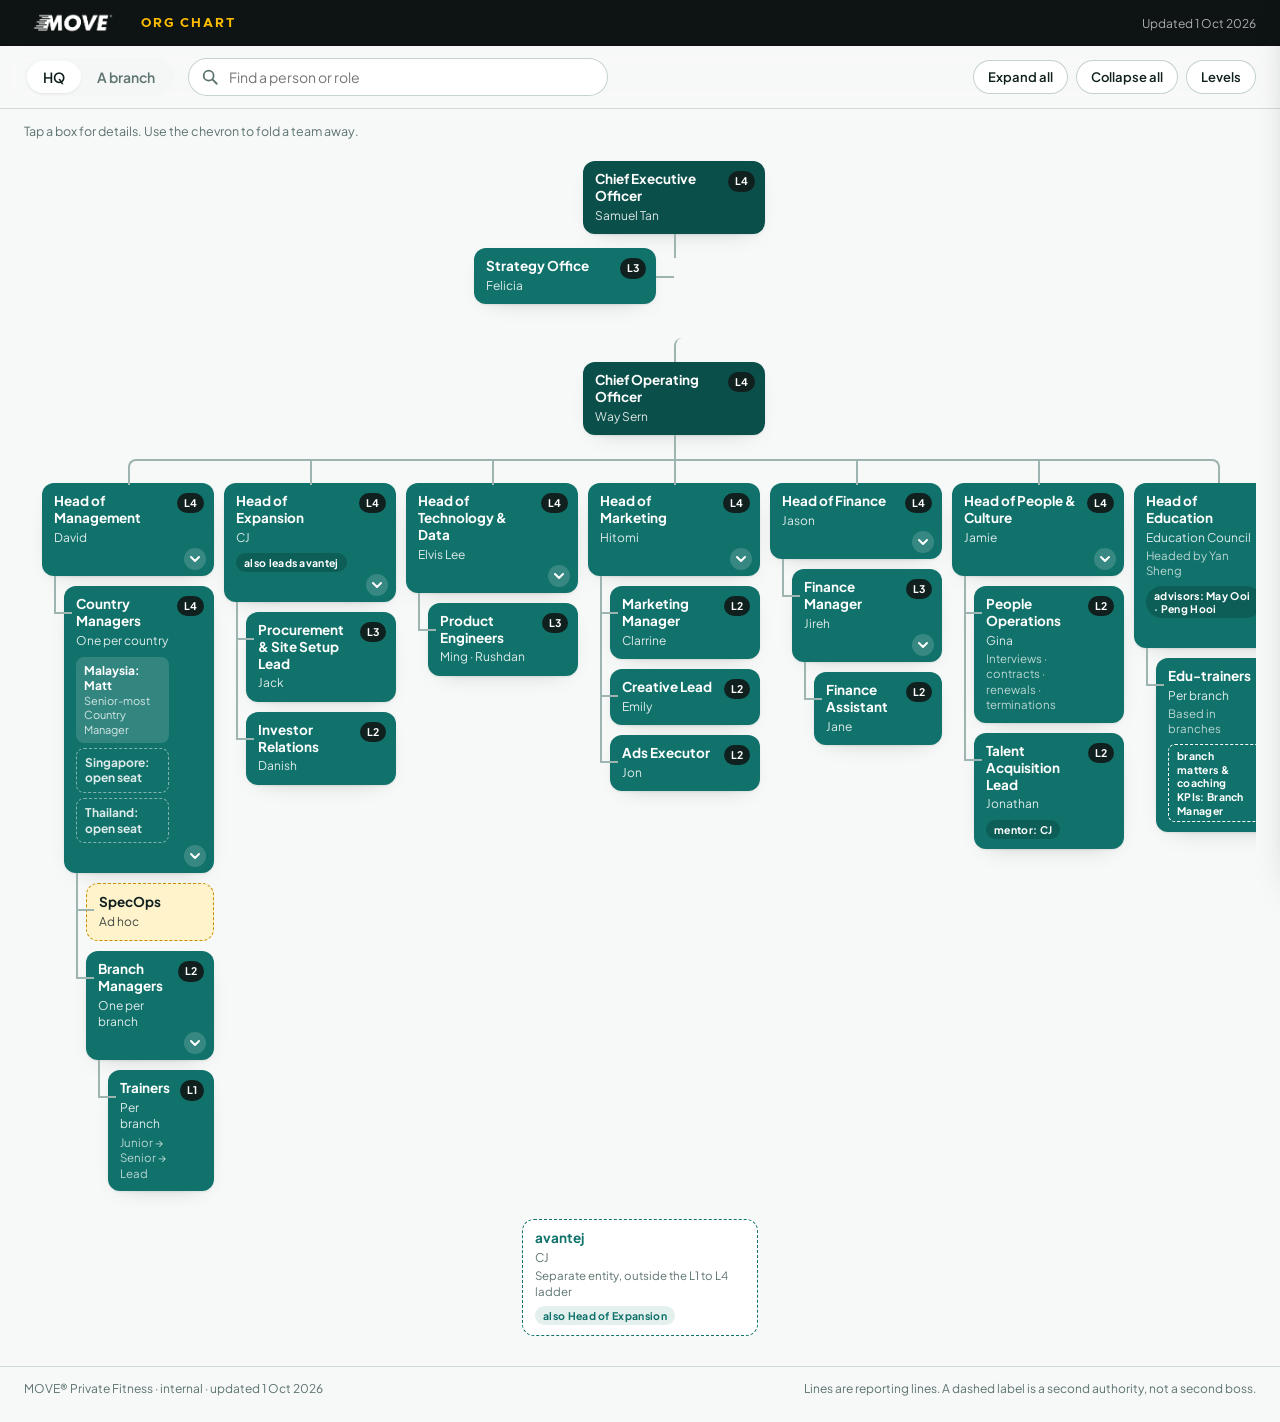
==== index.html @ 8302d402 "MOVE org chart: interactive team display (HQ and branch views) Co-Authored-By: Claude Fable 5.1 <nor" ====
<!doctype html>
<html lang="en">
<head>
<meta charset="utf-8">
<meta name="viewport" content="width=device-width, initial-scale=1">
<meta name="robots" content="noindex, nofollow">
<title>MOVE Org Chart</title>
<link rel="icon" href="data:image/svg+xml,%3Csvg xmlns='http://www.w3.org/2000/svg' viewBox='0 0 32 32'%3E%3Crect width='32' height='32' rx='7' fill='%2311726B'/%3E%3Crect x='7' y='7' width='18' height='6' rx='2' fill='%23FFBF00'/%3E%3Crect x='7' y='19' width='8' height='6' rx='2' fill='%23fff'/%3E%3Crect x='17' y='19' width='8' height='6' rx='2' fill='%23fff'/%3E%3C/svg%3E">
<link rel="preconnect" href="https://fonts.googleapis.com">
<link rel="preconnect" href="https://fonts.gstatic.com" crossorigin>
<link href="https://fonts.googleapis.com/css2?family=Plus+Jakarta+Sans:wght@400;600;700&display=swap" rel="stylesheet">
<link rel="stylesheet" href="styles.css?v=20261001e">
</head>
<body>

<header class="bar">
  <img class="logo" src="assets/logo-white.png" alt="MOVE Private Fitness">
  <span class="bar-title">Org chart</span>
  <span class="bar-meta">Updated <span id="updated"></span></span>
</header>

<nav class="toolbar" aria-label="Chart controls">
  <div class="views" role="tablist">
    <button class="view-btn is-active" role="tab" data-view="hq" aria-selected="true">HQ</button>
    <button class="view-btn" role="tab" data-view="branch" aria-selected="false">A branch</button>
  </div>
  <label class="search">
    <svg viewBox="0 0 20 20" aria-hidden="true"><circle cx="8.5" cy="8.5" r="5.5" fill="none" stroke="currentColor" stroke-width="2"/><path d="M13 13l4.5 4.5" stroke="currentColor" stroke-width="2" stroke-linecap="round"/></svg>
    <input id="search" type="search" placeholder="Find a person or role" autocomplete="off" aria-label="Find a person or role">
  </label>
  <div class="actions">
    <button class="btn" id="expand">Expand all</button>
    <button class="btn" id="collapse">Collapse all</button>
    <button class="btn" id="levels-toggle" aria-expanded="false" aria-controls="levels">Levels</button>
  </div>
</nav>

<section class="levels" id="levels" hidden>
  <div class="levels-head">
    <h2>Growth Map levels</h2>
    <span class="muted">Shared-goal rungs: Junior → Senior → Lead → L2 → L3 → L4</span>
  </div>
  <div class="levels-grid" id="levels-grid"></div>
</section>

<main class="stage">
  <p class="hint" id="hint">Tap a box for details. Use the chevron to fold a team away.</p>
  <div class="view" id="view-hq">
    <div class="chart-wrap"><div class="tree-root" id="tree-hq"></div></div>
    <div class="entity-wrap" id="entity"></div>
  </div>
  <div class="view" id="view-branch" hidden>
    <div class="branch-intro">
      <p id="branch-intro"></p>
      <p class="muted" id="branch-note"></p>
    </div>
    <div class="chart-wrap"><div class="tree-root" id="tree-branch"></div></div>
  </div>
  <p class="empty" id="empty" hidden>No one matches that. Try a first name or a role.</p>
</main>

<aside class="panel" id="panel" aria-hidden="true" aria-labelledby="panel-role">
  <button class="panel-close" id="panel-close" aria-label="Close">×</button>
  <div class="panel-body" id="panel-body"></div>
</aside>
<div class="scrim" id="scrim" hidden></div>

<footer class="foot">
  <span>MOVE® Private Fitness · internal · updated <span id="updated-foot"></span></span>
  <span>Lines are reporting lines. A dashed label is a second authority, not a second boss.</span>
</footer>

<script src="app.js?v=20261001e"></script>
</body>
</html>
---- styles.css ----
@font-face {
  font-family: 'Metropolis';
  src: url('assets/fonts/Metropolis-Bold.ttf') format('truetype');
  font-weight: 700;
  font-style: normal;
  font-display: swap;
}

:root {
  color-scheme: light;
  --green: #11726B;
  --green-deep: #0B4F4A;
  --green-tint: #E3F0EE;
  --amber: #FFBF00;
  --amber-soft: #FFF3CC;
  --amber-line: #C98F00;
  --ink: #10201E;
  --muted: #5C7370;
  --line: #9DB4B1;
  --paper: #FFFFFF;
  --paper-dim: #F4F7F6;
  --bg: #F7F9F8;
  --shadow: 0 1px 2px rgba(16, 32, 30, 0.08), 0 8px 24px -16px rgba(16, 32, 30, 0.35);
  --radius: 12px;
  --rail: 24px;
}

@media (prefers-color-scheme: dark) {
  :root:not([data-theme="light"]) {
    color-scheme: dark;
    --green-tint: #173F3B;
    --ink: #EAF2F0;
    --muted: #9FB8B4;
    --line: #4F6B67;
    --paper: #16201F;
    --paper-dim: #1C2826;
    --bg: #0F1716;
    --shadow: 0 1px 2px rgba(0, 0, 0, 0.4), 0 10px 28px -16px rgba(0, 0, 0, 0.8);
  }
}

* { box-sizing: border-box; }

html, body { margin: 0; }

body {
  font-family: 'Plus Jakarta Sans', -apple-system, BlinkMacSystemFont, 'Segoe UI', sans-serif;
  font-size: 14px;
  color: var(--ink);
  background: var(--bg);
  -webkit-font-smoothing: antialiased;
}

h1, h2, h3 { font-family: 'Metropolis', 'Plus Jakarta Sans', sans-serif; letter-spacing: 0.01em; }

.muted { color: var(--muted); }

/* Header */
.bar {
  display: flex;
  align-items: center;
  gap: 18px;
  padding: 12px 24px;
  background: #0E1413;
  color: #fff;
}
.bar .logo { height: 22px; width: auto; }
.bar-title {
  white-space: nowrap;
  font-family: 'Metropolis', sans-serif;
  font-size: 13px;
  letter-spacing: 0.14em;
  text-transform: uppercase;
  color: var(--amber);
}
.bar-meta { margin-left: auto; font-size: 12px; white-space: nowrap; color: rgba(255, 255, 255, 0.65); }

/* Toolbar */
.toolbar {
  position: sticky;
  top: 0;
  z-index: 20;
  display: flex;
  flex-wrap: wrap;
  align-items: center;
  gap: 10px 14px;
  padding: 12px 24px;
  background: color-mix(in srgb, var(--bg) 88%, transparent);
  backdrop-filter: blur(10px);
  border-bottom: 1px solid color-mix(in srgb, var(--line) 45%, transparent);
}
.views { display: inline-flex; background: var(--paper-dim); border-radius: 999px; padding: 3px; }
.view-btn {
  border: 0;
  background: transparent;
  color: var(--muted);
  font: inherit;
  font-weight: 600;
  padding: 7px 16px;
  border-radius: 999px;
  cursor: pointer;
}
.view-btn.is-active { background: var(--paper); color: var(--ink); box-shadow: var(--shadow); }

.search {
  display: flex;
  align-items: center;
  gap: 8px;
  flex: 1 1 240px;
  max-width: 420px;
  padding: 0 12px;
  height: 38px;
  background: var(--paper);
  border: 1px solid color-mix(in srgb, var(--line) 60%, transparent);
  border-radius: 999px;
  color: var(--muted);
}
.search:focus-within { border-color: var(--green); box-shadow: 0 0 0 3px color-mix(in srgb, var(--green) 18%, transparent); }
.search svg { width: 18px; height: 18px; flex: none; }
.search input {
  flex: 1;
  min-width: 0;
  border: 0;
  outline: 0;
  background: transparent;
  font: inherit;
  color: var(--ink);
}
.search input::-webkit-search-cancel-button { -webkit-appearance: none; }

.actions { display: flex; gap: 8px; margin-left: auto; }
.btn {
  border: 1px solid color-mix(in srgb, var(--line) 60%, transparent);
  background: var(--paper);
  color: var(--ink);
  font: inherit;
  font-weight: 600;
  font-size: 13px;
  padding: 8px 14px;
  border-radius: 999px;
  cursor: pointer;
}
.btn:hover { border-color: var(--green); }
.btn[aria-expanded="true"] { background: var(--green); color: #fff; border-color: var(--green); }

/* Levels strip */
.levels {
  margin: 18px 24px 0;
  padding: 16px 20px 18px;
  background: var(--paper-dim);
  border-radius: var(--radius);
  border-top: 3px solid var(--green);
}
.levels-head { display: flex; flex-wrap: wrap; align-items: baseline; gap: 6px 16px; margin-bottom: 12px; }
.levels-head h2 { margin: 0; font-size: 16px; }
.levels-head .muted { font-size: 12.5px; }
.levels-grid { display: grid; grid-template-columns: repeat(auto-fit, minmax(200px, 1fr)); gap: 12px; }
.lv { background: var(--paper); border-radius: 10px; padding: 12px 14px; box-shadow: var(--shadow); }
.lv-head { display: flex; align-items: baseline; gap: 8px; margin-bottom: 8px; }
.lv-head .num { font-family: 'Metropolis', sans-serif; font-size: 20px; color: var(--green); }
.lv-head .name { font-weight: 700; text-transform: uppercase; letter-spacing: 0.08em; font-size: 11.5px; color: var(--muted); }
.lv ul { margin: 0; padding-left: 16px; font-size: 13px; line-height: 1.5; }

/* Stage */
.stage { padding: 14px 24px 30px; }
.hint { margin: 0 0 10px; font-size: 12.5px; color: var(--muted); }
.chart-wrap { overflow-x: auto; padding: 8px 0 18px; }
.tree-root { display: flex; justify-content: center; min-width: max-content; padding: 4px 8px; }
.empty { text-align: center; color: var(--muted); padding: 30px 0; }

.branch-intro { max-width: 78ch; margin: 2px 0 14px; }
.branch-intro p { margin: 0 0 6px; line-height: 1.5; }
.branch-intro .muted { font-size: 12.5px; }

/* Tree connectors */
.tree, .tree ul { list-style: none; margin: 0; padding: 0; }
.tree > li { display: flex; flex-direction: column; align-items: center; }

ul.h {
  position: relative;
  display: flex;
  justify-content: center;
  align-items: flex-start;
  padding-top: var(--rail);
}
li > ul.h::before {
  content: '';
  position: absolute;
  top: 0;
  left: 50%;
  height: var(--rail);
  border-left: 2px solid var(--line);
}
ul.h > li {
  position: relative;
  display: flex;
  flex-direction: column;
  align-items: center;
  padding: var(--rail) 5px 0;
}
ul.h > li::before, ul.h > li::after {
  content: '';
  position: absolute;
  top: 0;
  width: 50%;
  height: var(--rail);
  border-top: 2px solid var(--line);
}
ul.h > li::before { right: 50%; }
ul.h > li::after { left: 50%; border-left: 2px solid var(--line); }
ul.h > li:first-child::before { border-top: 0; }
ul.h > li:last-child::after { border-top: 0; }
ul.h > li:first-child::after { border-radius: 8px 0 0 0; }
ul.h > li:last-child::before { border-right: 2px solid var(--line); border-radius: 0 8px 0 0; }
ul.h > li:last-child::after { border-left: 0; }
ul.h > li:only-child::before { border-right: 0; }
ul.h > li:only-child::after { border-left: 2px solid var(--line); }
ul.depts > li { width: 182px; }
ul.h.tall { padding-top: 104px; }
.tree > li { position: relative; }
.aside {
  position: absolute;
  right: calc(50% + 18px);
  display: flex;
  flex-direction: column;
  gap: 8px;
}
.aside::after {
  content: '';
  position: absolute;
  top: 50%;
  left: 100%;
  width: 18px;
  border-top: 2px solid var(--line);
}
ul.depts > li > .node { width: 100%; }

ul.v {
  position: relative;
  width: 100%;
  margin: 0;
  padding: 0 0 0 22px;
}
ul.v > li { position: relative; padding: 10px 0 0; }
ul.v > li::before {
  content: '';
  position: absolute;
  left: -10px;
  top: 0;
  bottom: 0;
  border-left: 2px solid var(--line);
}
ul.v > li:last-child::before { bottom: auto; height: 36px; }
ul.v > li::after {
  content: '';
  position: absolute;
  left: -10px;
  top: 36px;
  width: 18px;
  border-top: 2px solid var(--line);
}
ul.v .node { width: 100%; }
li.collapsed > ul { display: none; }

/* Nodes */
.node {
  position: relative;
  display: flex;
  align-items: flex-start;
  gap: 8px;
  width: 182px;
  padding: 10px 10px 10px 12px;
  border-radius: var(--radius);
  background: var(--green);
  color: #fff;
  text-align: left;
  box-shadow: var(--shadow);
  cursor: pointer;
  border: 0;
  font: inherit;
  transition: transform 0.12s ease, box-shadow 0.12s ease, opacity 0.2s ease;
}
.node:hover { transform: translateY(-1px); box-shadow: 0 2px 4px rgba(16, 32, 30, 0.1), 0 14px 28px -14px rgba(16, 32, 30, 0.45); }
.node:focus-visible { outline: 3px solid var(--amber); outline-offset: 2px; }
.node .t { flex: 1; min-width: 0; }
.node .role { display: block; font-weight: 700; font-size: 13.5px; line-height: 1.25; }
.node .who { display: block; margin-top: 3px; font-size: 12px; line-height: 1.35; opacity: 0.86; }
.node .sub { display: block; margin-top: 2px; font-size: 11.5px; line-height: 1.35; opacity: 0.7; }
.node .lvl {
  flex: none;
  font-size: 10.5px;
  font-weight: 700;
  line-height: 1;
  padding: 5px 7px;
  border-radius: 999px;
  background: var(--ink);
  color: #fff;
}
.node .hat {
  display: inline-block;
  margin-top: 7px;
  font-size: 10.5px;
  font-weight: 700;
  letter-spacing: 0.03em;
  padding: 3px 8px;
  border-radius: 999px;
  background: rgba(0, 0, 0, 0.18);
}
.node .hat.func {
  display: block;
  background: transparent;
  border: 1.4px dashed currentColor;
  border-radius: 7px;
  padding: 4px 8px;
  line-height: 1.3;
}

.node.exec { background: var(--green-deep); }
.node.head { background: var(--green); }
.node.adhoc { background: var(--amber-soft); color: var(--ink); border: 1.5px dashed var(--amber-line); box-shadow: none; }
.node.adhoc .who { opacity: 0.8; }
.node.entity, .node.ref { background: var(--paper); color: var(--ink); border: 1.6px dashed var(--green); box-shadow: none; }
.node.entity .role, .node.ref .role { color: var(--green); }
.node.entity .who, .node.ref .who, .node.entity .sub, .node.ref .sub { color: var(--muted); opacity: 1; }
.node.entity .hat, .node.ref .hat { background: var(--green-tint); color: var(--green); }
.node.ref .lvl, .node.entity .lvl { background: var(--green); }

.node .chev {
  position: absolute;
  right: 8px;
  bottom: 6px;
  width: 22px;
  height: 22px;
  border: 0;
  border-radius: 999px;
  background: rgba(255, 255, 255, 0.16);
  color: inherit;
  cursor: pointer;
  display: grid;
  place-items: center;
  padding: 0;
}
.node.adhoc .chev, .node.entity .chev, .node.ref .chev { background: var(--green-tint); color: var(--green); }
.node .chev svg { width: 12px; height: 12px; transition: transform 0.15s ease; }
li.collapsed > .node .chev svg { transform: rotate(-90deg); }
.node.has-children { padding-bottom: 30px; }

/* Seats inside a node (Country Managers) */
.seats { display: flex; flex-direction: column; gap: 5px; margin-top: 8px; }
.seat {
  padding: 6px 8px;
  border-radius: 8px;
  background: rgba(255, 255, 255, 0.14);
  font-size: 12px;
  line-height: 1.3;
}
.seat b { font-weight: 700; }
.seat.open { background: transparent; border: 1.4px dashed rgba(255, 255, 255, 0.55); opacity: 0.85; }
.seat .note { display: block; font-size: 11px; opacity: 0.8; }

/* Separate entity */
.entity-wrap { display: flex; justify-content: center; padding: 6px 0 0; }
.entity-wrap .node { width: 236px; }

/* Search states */
.searching .node { opacity: 0.28; }
.searching .node.hit { opacity: 1; box-shadow: 0 0 0 3px var(--amber), var(--shadow); }
.searching .node.path { opacity: 0.75; }

/* Detail panel */
.panel {
  position: fixed;
  top: 0;
  right: 0;
  bottom: 0;
  width: min(400px, 100%);
  background: var(--paper);
  box-shadow: -12px 0 40px -20px rgba(0, 0, 0, 0.45);
  transform: translateX(104%);
  transition: transform 0.22s ease;
  z-index: 40;
  overflow-y: auto;
}
.panel.is-open { transform: none; }
.panel-close {
  position: absolute;
  top: 12px;
  right: 14px;
  width: 34px;
  height: 34px;
  border: 0;
  border-radius: 999px;
  background: var(--paper-dim);
  color: var(--ink);
  font-size: 20px;
  cursor: pointer;
}
.panel-body { padding: 26px 26px 30px; }
.panel .eyebrow { font-size: 11.5px; font-weight: 700; letter-spacing: 0.1em; text-transform: uppercase; color: var(--green); margin: 0 0 6px; }
.panel h2 { margin: 0 0 2px; font-size: 22px; line-height: 1.2; padding-right: 40px; }
.panel .holder { font-size: 16px; margin: 0 0 14px; color: var(--muted); }
.panel .holder b { color: var(--ink); font-weight: 600; }
.panel dl { display: grid; grid-template-columns: 110px 1fr; gap: 8px 12px; margin: 0 0 16px; font-size: 13.5px; }
.panel dt { color: var(--muted); }
.panel dd { margin: 0; }
.panel .about { font-size: 14px; line-height: 1.55; margin: 0 0 16px; }
.panel .team { margin: 0; padding: 0; list-style: none; display: flex; flex-direction: column; gap: 6px; }
.panel .team button {
  width: 100%;
  text-align: left;
  border: 1px solid color-mix(in srgb, var(--line) 55%, transparent);
  background: var(--paper-dim);
  color: var(--ink);
  font: inherit;
  padding: 9px 12px;
  border-radius: 10px;
  cursor: pointer;
}
.panel .team button:hover { border-color: var(--green); }
.panel .team small { display: block; color: var(--muted); }
.panel .pill-row { display: flex; flex-wrap: wrap; gap: 6px; margin: 0 0 14px; }
.panel .pill { font-size: 12px; font-weight: 600; padding: 4px 10px; border-radius: 999px; background: var(--green-tint); color: var(--green); }
.panel .pill.func { background: transparent; border: 1.4px dashed var(--green); }
.panel .seatlist { margin: 0 0 16px; padding: 0; list-style: none; display: grid; gap: 6px; font-size: 13.5px; }
.panel .seatlist li { display: flex; justify-content: space-between; gap: 10px; padding: 8px 12px; border-radius: 10px; background: var(--paper-dim); }
.panel .seatlist .open { color: var(--amber-line); font-weight: 600; }
.scrim { position: fixed; inset: 0; background: rgba(0, 0, 0, 0.25); z-index: 30; }

/* Footer */
.foot {
  display: flex;
  flex-wrap: wrap;
  justify-content: space-between;
  gap: 6px 20px;
  padding: 14px 24px 26px;
  border-top: 1px solid color-mix(in srgb, var(--line) 45%, transparent);
  font-size: 12px;
  color: var(--muted);
}

/* Mobile: whole tree flows downward */
@media (max-width: 899px) {
  .bar { padding: 10px 16px; gap: 12px; }
  .bar .logo { height: 18px; }
  .bar-meta { display: none; }
  .toolbar, .stage, .levels { padding-left: 14px; padding-right: 14px; }
  .levels { margin-left: 14px; margin-right: 14px; }
  .actions { margin-left: 0; }
  .tree-root { min-width: 0; justify-content: flex-start; width: 100%; }
  .chart-wrap { overflow-x: hidden; }
  ul.h, ul.h > li { display: block; padding: 0; width: auto; }
  ul.h { padding-left: 22px; }
  ul.depts > li { width: auto; }
  li > ul.h::before { display: none; }
  ul.h > li { padding-top: 10px; }
  ul.h > li::before { content: ''; position: absolute; left: -10px; right: auto; top: 0; bottom: 0; width: 0; height: auto; border: 0; border-left: 2px solid var(--line); border-radius: 0; }
  ul.h > li:last-child::before { bottom: auto; height: 36px; border-right: 0; }
  ul.h > li::after { content: ''; position: absolute; left: -10px; top: 36px; width: 18px; height: 0; border: 0; border-top: 2px solid var(--line); border-radius: 0; }
  .node, ul.depts > li > .node, .entity-wrap .node { width: 100%; }
  .entity-wrap { justify-content: flex-start; padding-left: 0; }
  ul.h.tall { padding-top: 0; }
  .aside { position: static; margin: 10px 0 0 22px; width: auto; top: auto !important; }
  .aside::after { display: none; }
  .panel { top: auto; height: min(78vh, 640px); width: 100%; border-radius: 16px 16px 0 0; transform: translateY(104%); box-shadow: 0 -12px 40px -20px rgba(0, 0, 0, 0.5); }
  .panel.is-open { transform: none; }
}

@media print {
  .toolbar, .panel, .scrim, .hint { display: none !important; }
  body { background: #fff; }
  .chart-wrap { overflow: visible; }
}
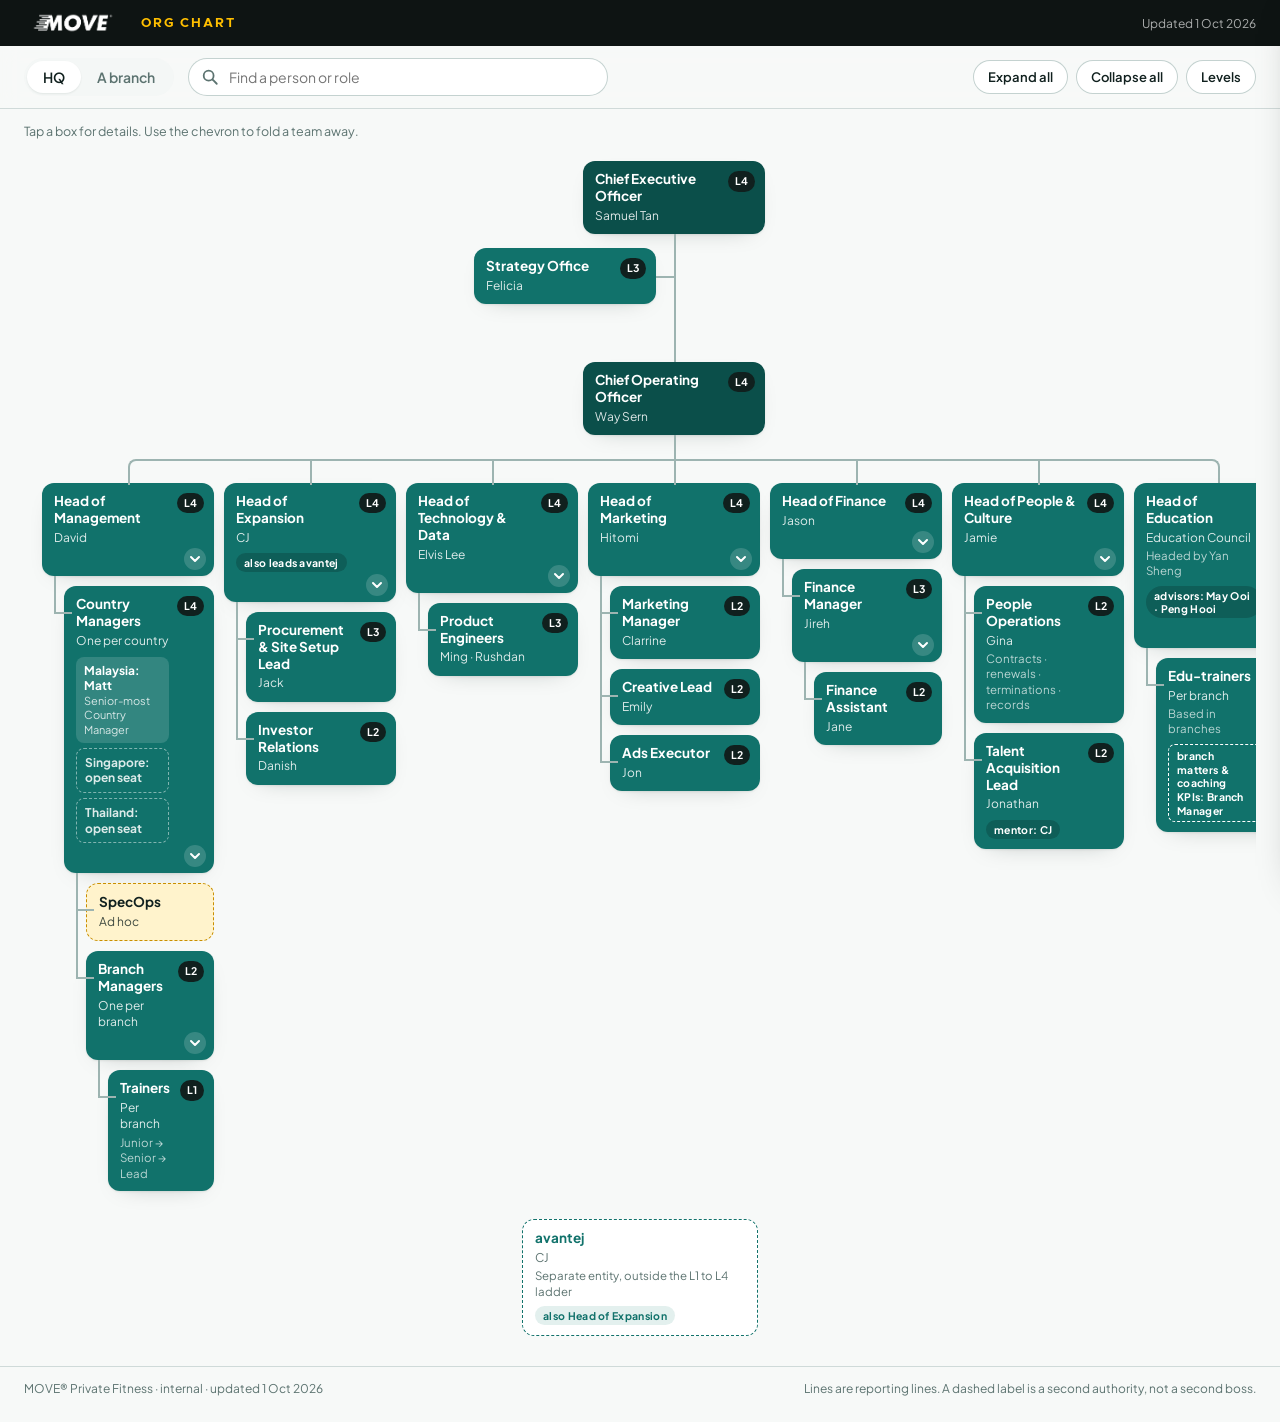
==== commit 1b0a796a: "Fix CEO connector, light the reporting route on search, add seat duties from the boundaries page Co-" ====
--- a/index.html
+++ b/index.html
@@ -9,7 +9,7 @@
 <link rel="preconnect" href="https://fonts.googleapis.com">
 <link rel="preconnect" href="https://fonts.gstatic.com" crossorigin>
 <link href="https://fonts.googleapis.com/css2?family=Plus+Jakarta+Sans:wght@400;600;700&display=swap" rel="stylesheet">
-<link rel="stylesheet" href="styles.css?v=20261001e">
+<link rel="stylesheet" href="styles.css?v=20261001f">
 </head>
 <body>
 
@@ -70,6 +70,6 @@
   <span>Lines are reporting lines. A dashed label is a second authority, not a second boss.</span>
 </footer>
 
-<script src="app.js?v=20261001e"></script>
+<script src="app.js?v=20261001f"></script>
 </body>
 </html>
--- a/styles.css
+++ b/styles.css
@@ -217,6 +217,8 @@
 ul.h > li:only-child::after { border-left: 2px solid var(--line); }
 ul.depts > li { width: 182px; }
 ul.h.tall { padding-top: 104px; }
+li > ul.h.tall::before { height: 104px; }
+ul.h > li:only-child::before, ul.h > li:only-child::after { border-radius: 0; }
 .tree > li { position: relative; }
 .aside {
   position: absolute;
@@ -362,10 +364,14 @@
 .entity-wrap { display: flex; justify-content: center; padding: 6px 0 0; }
 .entity-wrap .node { width: 236px; }
 
-/* Search states */
-.searching .node { opacity: 0.28; }
-.searching .node.hit { opacity: 1; box-shadow: 0 0 0 3px var(--amber), var(--shadow); }
-.searching .node.path { opacity: 0.75; }
+/* Search states: the match glows, its reporting route lights up, the rest fades */
+.searching .node { opacity: 0.22; }
+.searching .node.hit { opacity: 1; box-shadow: 0 0 0 4px var(--amber), var(--shadow); }
+.searching .node.path { opacity: 1; box-shadow: 0 0 0 2px var(--amber), var(--shadow); }
+.searching li.on-path::before, .searching li.on-path::after,
+.searching li.rl::before, .searching li.rr::after,
+.searching ul.on-route::before, .searching .aside.on-path::after { border-color: var(--amber); border-width: 3px; z-index: 1; }
+.searching .tree ul.h > li::before, .searching .tree ul.h > li::after, .searching ul.v > li::before, .searching ul.v > li::after, .searching li > ul.h::before { transition: border-color 0.15s ease; }
 
 /* Detail panel */
 .panel {
@@ -404,6 +410,8 @@
 .panel dt { color: var(--muted); }
 .panel dd { margin: 0; }
 .panel .about { font-size: 14px; line-height: 1.55; margin: 0 0 16px; }
+.panel .duties { margin: 0 0 18px; padding-left: 18px; font-size: 13.5px; line-height: 1.5; }
+.panel .duties li { margin: 0 0 6px; }
 .panel .team { margin: 0; padding: 0; list-style: none; display: flex; flex-direction: column; gap: 6px; }
 .panel .team button {
   width: 100%;
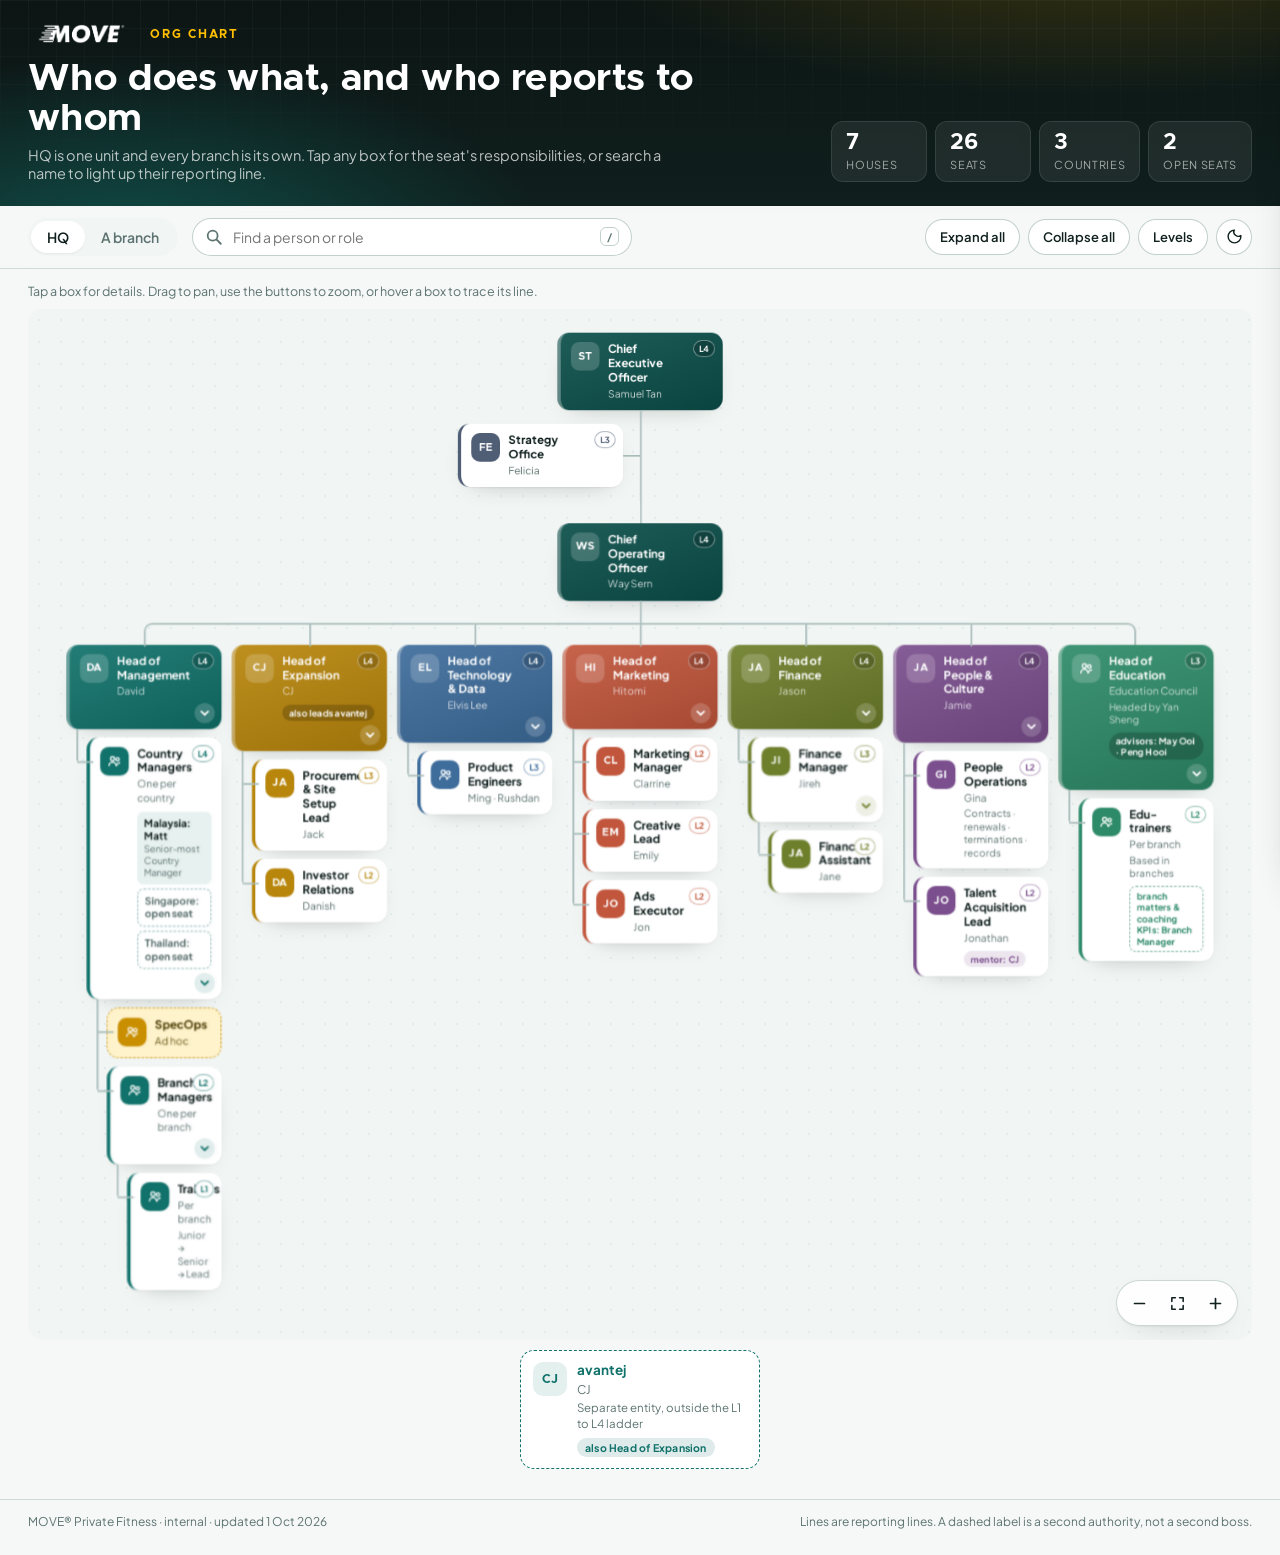
==== commit 89f80587: "Visual redesign: hero with stats, house accents and initials, pan and zoom canvas, hover route trace" ====
--- a/index.html
+++ b/index.html
@@ -9,14 +9,25 @@
 <link rel="preconnect" href="https://fonts.googleapis.com">
 <link rel="preconnect" href="https://fonts.gstatic.com" crossorigin>
 <link href="https://fonts.googleapis.com/css2?family=Plus+Jakarta+Sans:wght@400;600;700&display=swap" rel="stylesheet">
-<link rel="stylesheet" href="styles.css?v=20261001f">
+<link rel="stylesheet" href="styles.css?v=20261001h">
+<script>
+  try { var t = localStorage.getItem('move-theme'); if (t === 'dark' || t === 'light') document.documentElement.setAttribute('data-theme', t); } catch (e) {}
+</script>
 </head>
 <body>
 
-<header class="bar">
-  <img class="logo" src="assets/logo-white.png" alt="MOVE Private Fitness">
-  <span class="bar-title">Org chart</span>
-  <span class="bar-meta">Updated <span id="updated"></span></span>
+<header class="hero">
+  <div class="hero-inner">
+    <div>
+      <div class="brand">
+        <img class="logo" src="assets/logo-white.png" alt="MOVE Private Fitness">
+        <span class="brand-tag">Org chart</span>
+      </div>
+      <h1>Who does what, and who reports to whom</h1>
+      <p class="lede">HQ is one unit and every branch is its own. Tap any box for the seat's responsibilities, or search a name to light up their reporting line.</p>
+    </div>
+    <div class="stats" id="stats"></div>
+  </div>
 </header>
 
 <nav class="toolbar" aria-label="Chart controls">
@@ -27,11 +38,15 @@
   <label class="search">
     <svg viewBox="0 0 20 20" aria-hidden="true"><circle cx="8.5" cy="8.5" r="5.5" fill="none" stroke="currentColor" stroke-width="2"/><path d="M13 13l4.5 4.5" stroke="currentColor" stroke-width="2" stroke-linecap="round"/></svg>
     <input id="search" type="search" placeholder="Find a person or role" autocomplete="off" aria-label="Find a person or role">
+    <kbd>/</kbd>
   </label>
   <div class="actions">
     <button class="btn" id="expand">Expand all</button>
     <button class="btn" id="collapse">Collapse all</button>
     <button class="btn" id="levels-toggle" aria-expanded="false" aria-controls="levels">Levels</button>
+    <button class="btn icon" id="theme" aria-label="Switch light or dark" title="Light or dark">
+      <svg viewBox="0 0 24 24" aria-hidden="true"><path d="M12 3a9 9 0 1 0 9 9c0-.5 0-.9-.1-1.3A6.5 6.5 0 0 1 11.3 3.1L12 3z" fill="none" stroke="currentColor" stroke-width="2" stroke-linejoin="round"/></svg>
+    </button>
   </div>
 </nav>
 
@@ -44,9 +59,16 @@
 </section>
 
 <main class="stage">
-  <p class="hint" id="hint">Tap a box for details. Use the chevron to fold a team away.</p>
+  <p class="hint" id="hint">Tap a box for details. Drag to pan, use the buttons to zoom, or hover a box to trace its line.</p>
   <div class="view" id="view-hq">
-    <div class="chart-wrap"><div class="tree-root" id="tree-hq"></div></div>
+    <div class="canvas" id="canvas-hq">
+      <div class="tree-root" id="tree-hq"></div>
+      <div class="zoom">
+        <button class="btn icon" data-zoom="out" aria-label="Zoom out"><svg viewBox="0 0 24 24"><path d="M5 12h14" stroke="currentColor" stroke-width="2.4" stroke-linecap="round"/></svg></button>
+        <button class="btn icon" data-zoom="fit" aria-label="Fit to screen"><svg viewBox="0 0 24 24" fill="none" stroke="currentColor" stroke-width="2.2" stroke-linecap="round" stroke-linejoin="round"><path d="M4 9V4h5M20 9V4h-5M4 15v5h5M20 15v5h-5"/></svg></button>
+        <button class="btn icon" data-zoom="in" aria-label="Zoom in"><svg viewBox="0 0 24 24"><path d="M12 5v14M5 12h14" stroke="currentColor" stroke-width="2.4" stroke-linecap="round"/></svg></button>
+      </div>
+    </div>
     <div class="entity-wrap" id="entity"></div>
   </div>
   <div class="view" id="view-branch" hidden>
@@ -54,14 +76,21 @@
       <p id="branch-intro"></p>
       <p class="muted" id="branch-note"></p>
     </div>
-    <div class="chart-wrap"><div class="tree-root" id="tree-branch"></div></div>
+    <div class="canvas" id="canvas-branch">
+      <div class="tree-root" id="tree-branch"></div>
+      <div class="zoom">
+        <button class="btn icon" data-zoom="out" aria-label="Zoom out"><svg viewBox="0 0 24 24"><path d="M5 12h14" stroke="currentColor" stroke-width="2.4" stroke-linecap="round"/></svg></button>
+        <button class="btn icon" data-zoom="fit" aria-label="Fit to screen"><svg viewBox="0 0 24 24" fill="none" stroke="currentColor" stroke-width="2.2" stroke-linecap="round" stroke-linejoin="round"><path d="M4 9V4h5M20 9V4h-5M4 15v5h5M20 15v5h-5"/></svg></button>
+        <button class="btn icon" data-zoom="in" aria-label="Zoom in"><svg viewBox="0 0 24 24"><path d="M12 5v14M5 12h14" stroke="currentColor" stroke-width="2.4" stroke-linecap="round"/></svg></button>
+      </div>
+    </div>
   </div>
   <p class="empty" id="empty" hidden>No one matches that. Try a first name or a role.</p>
 </main>
 
 <aside class="panel" id="panel" aria-hidden="true" aria-labelledby="panel-role">
   <button class="panel-close" id="panel-close" aria-label="Close">×</button>
-  <div class="panel-body" id="panel-body"></div>
+  <div id="panel-content"></div>
 </aside>
 <div class="scrim" id="scrim" hidden></div>
 
@@ -70,6 +99,6 @@
   <span>Lines are reporting lines. A dashed label is a second authority, not a second boss.</span>
 </footer>
 
-<script src="app.js?v=20261001f"></script>
+<script src="app.js?v=20261001h"></script>
 </body>
 </html>
--- a/styles.css
+++ b/styles.css
@@ -16,33 +16,48 @@
   --amber-line: #C98F00;
   --ink: #10201E;
   --muted: #5C7370;
-  --line: #9DB4B1;
+  --line: #A9BDBA;
   --paper: #FFFFFF;
-  --paper-dim: #F4F7F6;
-  --bg: #F7F9F8;
-  --shadow: 0 1px 2px rgba(16, 32, 30, 0.08), 0 8px 24px -16px rgba(16, 32, 30, 0.35);
-  --radius: 12px;
-  --rail: 24px;
-}
-
+  --paper-dim: #F1F5F4;
+  --bg: #F6F8F7;
+  --bg-grid: rgba(17, 114, 107, 0.07);
+  --shadow: 0 1px 2px rgba(16, 32, 30, 0.06), 0 10px 30px -18px rgba(16, 32, 30, 0.35);
+  --shadow-lift: 0 2px 4px rgba(16, 32, 30, 0.08), 0 18px 40px -18px rgba(16, 32, 30, 0.45);
+  --radius: 14px;
+  --rail: 26px;
+  --accent: var(--green);
+}
+:root[data-theme="dark"] {
+  color-scheme: dark;
+  --green-tint: #173F3B;
+  --ink: #EAF2F0;
+  --muted: #9FB8B4;
+  --line: #3F5955;
+  --paper: #182422;
+  --paper-dim: #1F2E2B;
+  --bg: #0E1615;
+  --bg-grid: rgba(255, 255, 255, 0.045);
+  --shadow: 0 1px 2px rgba(0, 0, 0, 0.5), 0 12px 32px -18px rgba(0, 0, 0, 0.9);
+  --shadow-lift: 0 2px 4px rgba(0, 0, 0, 0.5), 0 20px 44px -18px rgba(0, 0, 0, 0.9);
+}
 @media (prefers-color-scheme: dark) {
   :root:not([data-theme="light"]) {
     color-scheme: dark;
     --green-tint: #173F3B;
     --ink: #EAF2F0;
     --muted: #9FB8B4;
-    --line: #4F6B67;
-    --paper: #16201F;
-    --paper-dim: #1C2826;
-    --bg: #0F1716;
-    --shadow: 0 1px 2px rgba(0, 0, 0, 0.4), 0 10px 28px -16px rgba(0, 0, 0, 0.8);
+    --line: #3F5955;
+    --paper: #182422;
+    --paper-dim: #1F2E2B;
+    --bg: #0E1615;
+    --bg-grid: rgba(255, 255, 255, 0.045);
+    --shadow: 0 1px 2px rgba(0, 0, 0, 0.5), 0 12px 32px -18px rgba(0, 0, 0, 0.9);
+    --shadow-lift: 0 2px 4px rgba(0, 0, 0, 0.5), 0 20px 44px -18px rgba(0, 0, 0, 0.9);
   }
 }
 
 * { box-sizing: border-box; }
-
 html, body { margin: 0; }
-
 body {
   font-family: 'Plus Jakarta Sans', -apple-system, BlinkMacSystemFont, 'Segoe UI', sans-serif;
   font-size: 14px;
@@ -50,30 +65,59 @@
   background: var(--bg);
   -webkit-font-smoothing: antialiased;
 }
-
 h1, h2, h3 { font-family: 'Metropolis', 'Plus Jakarta Sans', sans-serif; letter-spacing: 0.01em; }
-
 .muted { color: var(--muted); }
-
-/* Header */
-.bar {
+button { font: inherit; }
+
+/* Hero */
+.hero {
+  position: relative;
+  overflow: hidden;
+  color: #fff;
+  background:
+    radial-gradient(900px 300px at 85% -40%, rgba(255, 191, 0, 0.22), transparent 60%),
+    radial-gradient(700px 320px at 10% 120%, rgba(17, 114, 107, 0.55), transparent 60%),
+    linear-gradient(180deg, #0C1514 0%, #0F1F1D 100%);
+}
+.hero::after {
+  content: '';
+  position: absolute;
+  inset: 0;
+  background-image: linear-gradient(rgba(255, 255, 255, 0.04) 1px, transparent 1px), linear-gradient(90deg, rgba(255, 255, 255, 0.04) 1px, transparent 1px);
+  background-size: 28px 28px;
+  -webkit-mask-image: linear-gradient(180deg, rgba(0, 0, 0, 0.9), transparent 85%);
+  mask-image: linear-gradient(180deg, rgba(0, 0, 0, 0.9), transparent 85%);
+  pointer-events: none;
+}
+.hero-inner {
+  position: relative;
+  z-index: 1;
+  display: grid;
+  grid-template-columns: 1fr auto;
+  gap: 18px 32px;
+  align-items: end;
+  padding: 22px 28px 24px;
+  max-width: 1480px;
+  margin: 0 auto;
+}
+.hero .brand { display: flex; align-items: center; gap: 14px; margin-bottom: 14px; }
+.hero .logo { height: 24px; width: auto; }
+.hero .brand-tag { font-family: 'Metropolis', sans-serif; font-size: 12px; letter-spacing: 0.16em; text-transform: uppercase; color: var(--amber); }
+.hero h1 { margin: 0 0 6px; font-size: clamp(26px, 3.4vw, 38px); line-height: 1.05; }
+.hero .lede { margin: 0; font-size: 14.5px; color: rgba(255, 255, 255, 0.72); max-width: 60ch; }
+.stats { display: flex; flex-wrap: wrap; gap: 8px; justify-content: flex-end; }
+.stat {
   display: flex;
-  align-items: center;
-  gap: 18px;
-  padding: 12px 24px;
-  background: #0E1413;
-  color: #fff;
-}
-.bar .logo { height: 22px; width: auto; }
-.bar-title {
-  white-space: nowrap;
-  font-family: 'Metropolis', sans-serif;
-  font-size: 13px;
-  letter-spacing: 0.14em;
-  text-transform: uppercase;
-  color: var(--amber);
-}
-.bar-meta { margin-left: auto; font-size: 12px; white-space: nowrap; color: rgba(255, 255, 255, 0.65); }
+  flex-direction: column;
+  min-width: 96px;
+  padding: 10px 14px;
+  border-radius: 12px;
+  background: rgba(255, 255, 255, 0.07);
+  border: 1px solid rgba(255, 255, 255, 0.1);
+  backdrop-filter: blur(6px);
+}
+.stat b { font-family: 'Metropolis', sans-serif; font-size: 22px; line-height: 1; }
+.stat span { font-size: 11px; letter-spacing: 0.06em; text-transform: uppercase; color: rgba(255, 255, 255, 0.6); margin-top: 4px; }
 
 /* Toolbar */
 .toolbar {
@@ -84,294 +128,258 @@
   flex-wrap: wrap;
   align-items: center;
   gap: 10px 14px;
-  padding: 12px 24px;
-  background: color-mix(in srgb, var(--bg) 88%, transparent);
-  backdrop-filter: blur(10px);
-  border-bottom: 1px solid color-mix(in srgb, var(--line) 45%, transparent);
+  padding: 12px 28px;
+  background: color-mix(in srgb, var(--bg) 86%, transparent);
+  backdrop-filter: blur(12px);
+  border-bottom: 1px solid color-mix(in srgb, var(--line) 50%, transparent);
 }
 .views { display: inline-flex; background: var(--paper-dim); border-radius: 999px; padding: 3px; }
-.view-btn {
-  border: 0;
-  background: transparent;
-  color: var(--muted);
-  font: inherit;
-  font-weight: 600;
-  padding: 7px 16px;
-  border-radius: 999px;
-  cursor: pointer;
-}
+.view-btn { border: 0; background: transparent; color: var(--muted); font-weight: 600; padding: 7px 16px; border-radius: 999px; cursor: pointer; }
 .view-btn.is-active { background: var(--paper); color: var(--ink); box-shadow: var(--shadow); }
-
 .search {
   display: flex;
   align-items: center;
   gap: 8px;
   flex: 1 1 240px;
-  max-width: 420px;
+  max-width: 440px;
   padding: 0 12px;
   height: 38px;
   background: var(--paper);
-  border: 1px solid color-mix(in srgb, var(--line) 60%, transparent);
+  border: 1px solid color-mix(in srgb, var(--line) 70%, transparent);
   border-radius: 999px;
   color: var(--muted);
 }
 .search:focus-within { border-color: var(--green); box-shadow: 0 0 0 3px color-mix(in srgb, var(--green) 18%, transparent); }
 .search svg { width: 18px; height: 18px; flex: none; }
-.search input {
-  flex: 1;
-  min-width: 0;
-  border: 0;
-  outline: 0;
-  background: transparent;
-  font: inherit;
-  color: var(--ink);
-}
+.search input { flex: 1; min-width: 0; border: 0; outline: 0; background: transparent; font: inherit; color: var(--ink); }
 .search input::-webkit-search-cancel-button { -webkit-appearance: none; }
-
+.search kbd { font: 600 11px/1 'Plus Jakarta Sans', sans-serif; padding: 3px 6px; border-radius: 6px; border: 1px solid color-mix(in srgb, var(--line) 70%, transparent); color: var(--muted); }
 .actions { display: flex; gap: 8px; margin-left: auto; }
 .btn {
-  border: 1px solid color-mix(in srgb, var(--line) 60%, transparent);
+  border: 1px solid color-mix(in srgb, var(--line) 70%, transparent);
   background: var(--paper);
   color: var(--ink);
-  font: inherit;
   font-weight: 600;
   font-size: 13px;
   padding: 8px 14px;
   border-radius: 999px;
   cursor: pointer;
+  transition: border-color 0.12s ease, background 0.12s ease;
 }
 .btn:hover { border-color: var(--green); }
 .btn[aria-expanded="true"] { background: var(--green); color: #fff; border-color: var(--green); }
+.btn.icon { width: 36px; height: 36px; padding: 0; display: grid; place-items: center; }
+.btn.icon svg { width: 17px; height: 17px; }
 
 /* Levels strip */
-.levels {
-  margin: 18px 24px 0;
-  padding: 16px 20px 18px;
-  background: var(--paper-dim);
-  border-radius: var(--radius);
-  border-top: 3px solid var(--green);
-}
+.levels { margin: 18px 28px 0; padding: 16px 20px 18px; background: var(--paper-dim); border-radius: var(--radius); border-top: 3px solid var(--green); }
 .levels-head { display: flex; flex-wrap: wrap; align-items: baseline; gap: 6px 16px; margin-bottom: 12px; }
 .levels-head h2 { margin: 0; font-size: 16px; }
 .levels-head .muted { font-size: 12.5px; }
 .levels-grid { display: grid; grid-template-columns: repeat(auto-fit, minmax(200px, 1fr)); gap: 12px; }
-.lv { background: var(--paper); border-radius: 10px; padding: 12px 14px; box-shadow: var(--shadow); }
+.lv { background: var(--paper); border-radius: 12px; padding: 12px 14px; box-shadow: var(--shadow); }
 .lv-head { display: flex; align-items: baseline; gap: 8px; margin-bottom: 8px; }
 .lv-head .num { font-family: 'Metropolis', sans-serif; font-size: 20px; color: var(--green); }
 .lv-head .name { font-weight: 700; text-transform: uppercase; letter-spacing: 0.08em; font-size: 11.5px; color: var(--muted); }
 .lv ul { margin: 0; padding-left: 16px; font-size: 13px; line-height: 1.5; }
 
-/* Stage */
-.stage { padding: 14px 24px 30px; }
+/* Stage and canvas */
+.stage { padding: 14px 28px 30px; }
 .hint { margin: 0 0 10px; font-size: 12.5px; color: var(--muted); }
-.chart-wrap { overflow-x: auto; padding: 8px 0 18px; }
-.tree-root { display: flex; justify-content: center; min-width: max-content; padding: 4px 8px; }
+.canvas {
+  position: relative;
+  overflow: hidden;
+  border-radius: var(--radius);
+  background-color: var(--paper-dim);
+  background-image: radial-gradient(var(--bg-grid) 1.2px, transparent 1.2px);
+  background-size: 22px 22px;
+  min-height: 420px;
+  cursor: grab;
+  touch-action: pan-y;
+}
+.canvas.dragging { cursor: grabbing; user-select: none; }
+.canvas.dragging .node { pointer-events: none; }
+.tree-root { display: inline-flex; justify-content: center; padding: 28px 24px 36px; transform-origin: 0 0; will-change: transform; }
+.zoom {
+  position: absolute;
+  right: 14px;
+  bottom: 14px;
+  z-index: 5;
+  display: flex;
+  gap: 6px;
+  padding: 6px;
+  border-radius: 999px;
+  background: color-mix(in srgb, var(--paper) 90%, transparent);
+  border: 1px solid color-mix(in srgb, var(--line) 60%, transparent);
+  box-shadow: var(--shadow);
+  backdrop-filter: blur(8px);
+}
+.zoom .btn.icon { width: 32px; height: 32px; border: 0; background: transparent; }
+.zoom .btn.icon:hover { background: var(--green-tint); }
 .empty { text-align: center; color: var(--muted); padding: 30px 0; }
-
 .branch-intro { max-width: 78ch; margin: 2px 0 14px; }
 .branch-intro p { margin: 0 0 6px; line-height: 1.5; }
 .branch-intro .muted { font-size: 12.5px; }
 
 /* Tree connectors */
 .tree, .tree ul { list-style: none; margin: 0; padding: 0; }
-.tree > li { display: flex; flex-direction: column; align-items: center; }
-
-ul.h {
-  position: relative;
-  display: flex;
-  justify-content: center;
-  align-items: flex-start;
-  padding-top: var(--rail);
-}
-li > ul.h::before {
-  content: '';
-  position: absolute;
-  top: 0;
-  left: 50%;
-  height: var(--rail);
-  border-left: 2px solid var(--line);
-}
-ul.h > li {
-  position: relative;
-  display: flex;
-  flex-direction: column;
-  align-items: center;
-  padding: var(--rail) 5px 0;
-}
-ul.h > li::before, ul.h > li::after {
-  content: '';
-  position: absolute;
-  top: 0;
-  width: 50%;
-  height: var(--rail);
-  border-top: 2px solid var(--line);
-}
+.tree > li { display: flex; flex-direction: column; align-items: center; position: relative; }
+ul.h { position: relative; display: flex; justify-content: center; align-items: flex-start; padding-top: var(--rail); }
+li > ul.h::before { content: ''; position: absolute; top: 0; left: 50%; height: var(--rail); border-left: 2px solid var(--line); }
+ul.h > li { position: relative; display: flex; flex-direction: column; align-items: center; padding: var(--rail) 6px 0; }
+ul.h > li::before, ul.h > li::after { content: ''; position: absolute; top: 0; width: 50%; height: var(--rail); border-top: 2px solid var(--line); }
 ul.h > li::before { right: 50%; }
 ul.h > li::after { left: 50%; border-left: 2px solid var(--line); }
 ul.h > li:first-child::before { border-top: 0; }
 ul.h > li:last-child::after { border-top: 0; }
-ul.h > li:first-child::after { border-radius: 8px 0 0 0; }
-ul.h > li:last-child::before { border-right: 2px solid var(--line); border-radius: 0 8px 0 0; }
+ul.h > li:first-child::after { border-radius: 10px 0 0 0; }
+ul.h > li:last-child::before { border-right: 2px solid var(--line); border-radius: 0 10px 0 0; }
 ul.h > li:last-child::after { border-left: 0; }
 ul.h > li:only-child::before { border-right: 0; }
 ul.h > li:only-child::after { border-left: 2px solid var(--line); }
-ul.depts > li { width: 182px; }
-ul.h.tall { padding-top: 104px; }
-li > ul.h.tall::before { height: 104px; }
 ul.h > li:only-child::before, ul.h > li:only-child::after { border-radius: 0; }
-.tree > li { position: relative; }
-.aside {
-  position: absolute;
-  right: calc(50% + 18px);
-  display: flex;
-  flex-direction: column;
-  gap: 8px;
-}
-.aside::after {
-  content: '';
-  position: absolute;
-  top: 50%;
-  left: 100%;
-  width: 18px;
-  border-top: 2px solid var(--line);
-}
+ul.depts > li { width: 196px; }
 ul.depts > li > .node { width: 100%; }
-
-ul.v {
-  position: relative;
-  width: 100%;
-  margin: 0;
-  padding: 0 0 0 22px;
-}
+#view-branch ul.depts > li { width: 300px; padding-left: 16px; padding-right: 16px; }
+ul.h.tall { padding-top: 108px; }
+li > ul.h.tall::before { height: 108px; }
+.aside { position: absolute; right: calc(50% + 20px); display: flex; flex-direction: column; gap: 8px; }
+.aside::after { content: ''; position: absolute; top: 50%; left: 100%; width: 20px; border-top: 2px solid var(--line); }
+ul.v { position: relative; width: 100%; margin: 0; padding: 0 0 0 24px; }
 ul.v > li { position: relative; padding: 10px 0 0; }
-ul.v > li::before {
-  content: '';
-  position: absolute;
-  left: -10px;
-  top: 0;
-  bottom: 0;
-  border-left: 2px solid var(--line);
-}
-ul.v > li:last-child::before { bottom: auto; height: 36px; }
-ul.v > li::after {
-  content: '';
-  position: absolute;
-  left: -10px;
-  top: 36px;
-  width: 18px;
-  border-top: 2px solid var(--line);
-}
+ul.v > li::before { content: ''; position: absolute; left: -12px; top: 0; bottom: 0; border-left: 2px solid var(--line); }
+ul.v > li:last-child::before { bottom: auto; height: 38px; border-radius: 0 0 0 10px; }
+ul.v > li::after { content: ''; position: absolute; left: -12px; top: 38px; width: 20px; border-top: 2px solid var(--line); }
+ul.v > li:last-child::after { left: -11px; width: 19px; }
 ul.v .node { width: 100%; }
 li.collapsed > ul { display: none; }
+li > ul { animation: unfold 0.22s ease both; }
+@keyframes unfold { from { opacity: 0; transform: translateY(-6px); } to { opacity: 1; transform: none; } }
 
 /* Nodes */
 .node {
   position: relative;
   display: flex;
   align-items: flex-start;
-  gap: 8px;
-  width: 182px;
-  padding: 10px 10px 10px 12px;
+  gap: 10px;
+  width: 196px;
+  padding: 11px 12px;
+  border: 0;
+  border-left: 4px solid var(--accent);
   border-radius: var(--radius);
-  background: var(--green);
-  color: #fff;
+  background: var(--paper);
+  color: var(--ink);
   text-align: left;
   box-shadow: var(--shadow);
   cursor: pointer;
-  border: 0;
-  font: inherit;
-  transition: transform 0.12s ease, box-shadow 0.12s ease, opacity 0.2s ease;
-}
-.node:hover { transform: translateY(-1px); box-shadow: 0 2px 4px rgba(16, 32, 30, 0.1), 0 14px 28px -14px rgba(16, 32, 30, 0.45); }
+  animation: rise 0.4s ease both;
+  animation-delay: calc(var(--i, 0) * 18ms);
+  transition: transform 0.14s ease, box-shadow 0.14s ease, opacity 0.2s ease;
+}
+@keyframes rise { from { opacity: 0; transform: translateY(8px); } to { opacity: 1; transform: none; } }
+.node:hover { transform: translateY(-2px); box-shadow: var(--shadow-lift); }
 .node:focus-visible { outline: 3px solid var(--amber); outline-offset: 2px; }
+.node .avatar {
+  flex: none;
+  width: 34px;
+  height: 34px;
+  border-radius: 10px;
+  display: grid;
+  place-items: center;
+  font-family: 'Metropolis', sans-serif;
+  font-size: 12.5px;
+  letter-spacing: 0.02em;
+  color: #fff;
+  background: var(--accent);
+}
+.node .avatar svg { width: 18px; height: 18px; }
 .node .t { flex: 1; min-width: 0; }
 .node .role { display: block; font-weight: 700; font-size: 13.5px; line-height: 1.25; }
-.node .who { display: block; margin-top: 3px; font-size: 12px; line-height: 1.35; opacity: 0.86; }
-.node .sub { display: block; margin-top: 2px; font-size: 11.5px; line-height: 1.35; opacity: 0.7; }
+.node .who { display: block; margin-top: 3px; font-size: 12px; line-height: 1.35; color: var(--muted); }
+.node .sub { display: block; margin-top: 2px; font-size: 11.5px; line-height: 1.35; color: var(--muted); }
 .node .lvl {
-  flex: none;
-  font-size: 10.5px;
+  position: absolute;
+  top: 9px;
+  right: 9px;
+  font-size: 10px;
   font-weight: 700;
   line-height: 1;
-  padding: 5px 7px;
-  border-radius: 999px;
-  background: var(--ink);
-  color: #fff;
-}
+  padding: 4px 6px;
+  border-radius: 999px;
+  color: var(--accent);
+  border: 1.4px solid color-mix(in srgb, var(--accent) 55%, transparent);
+  background: var(--paper);
+}
+.node.has-lvl .role { padding-right: 28px; }
 .node .hat {
   display: inline-block;
   margin-top: 7px;
   font-size: 10.5px;
   font-weight: 700;
-  letter-spacing: 0.03em;
+  letter-spacing: 0.02em;
   padding: 3px 8px;
   border-radius: 999px;
-  background: rgba(0, 0, 0, 0.18);
-}
-.node .hat.func {
-  display: block;
-  background: transparent;
-  border: 1.4px dashed currentColor;
-  border-radius: 7px;
-  padding: 4px 8px;
-  line-height: 1.3;
-}
-
-.node.exec { background: var(--green-deep); }
-.node.head { background: var(--green); }
-.node.adhoc { background: var(--amber-soft); color: var(--ink); border: 1.5px dashed var(--amber-line); box-shadow: none; }
-.node.adhoc .who { opacity: 0.8; }
-.node.entity, .node.ref { background: var(--paper); color: var(--ink); border: 1.6px dashed var(--green); box-shadow: none; }
+  background: color-mix(in srgb, var(--accent) 14%, var(--paper));
+  color: var(--accent);
+}
+.node .hat.func { display: block; background: transparent; border: 1.4px dashed color-mix(in srgb, var(--accent) 70%, transparent); border-radius: 8px; padding: 4px 8px; line-height: 1.3; }
+.node.head, .node.exec {
+  color: #fff;
+  background: linear-gradient(160deg, color-mix(in srgb, var(--accent) 92%, #fff), color-mix(in srgb, var(--accent) 86%, #000));
+  border-left-color: rgba(255, 255, 255, 0.35);
+}
+.node.exec { --accent: var(--green-deep); }
+.node.head .who, .node.exec .who, .node.head .sub, .node.exec .sub { color: rgba(255, 255, 255, 0.78); }
+.node.head .avatar, .node.exec .avatar { background: rgba(255, 255, 255, 0.18); }
+.node.head .lvl, .node.exec .lvl { color: #fff; border-color: rgba(255, 255, 255, 0.45); background: rgba(0, 0, 0, 0.18); }
+.node.head .hat, .node.exec .hat { background: rgba(0, 0, 0, 0.2); color: #fff; }
+.node.head .hat.func, .node.exec .hat.func { border-color: rgba(255, 255, 255, 0.6); background: transparent; }
+.node.adhoc { background: var(--amber-soft); color: #4a3a00; border: 1.5px dashed var(--amber-line); box-shadow: none; }
+.node.adhoc .who { color: #6b5a1a; }
+.node.adhoc .avatar { background: var(--amber-line); }
+.node.entity, .node.ref { background: var(--paper); border: 1.6px dashed var(--green); box-shadow: none; }
 .node.entity .role, .node.ref .role { color: var(--green); }
-.node.entity .who, .node.ref .who, .node.entity .sub, .node.ref .sub { color: var(--muted); opacity: 1; }
-.node.entity .hat, .node.ref .hat { background: var(--green-tint); color: var(--green); }
-.node.ref .lvl, .node.entity .lvl { background: var(--green); }
-
+.node.entity .avatar, .node.ref .avatar { background: var(--green-tint); color: var(--green); }
 .node .chev {
   position: absolute;
   right: 8px;
-  bottom: 6px;
-  width: 22px;
-  height: 22px;
+  bottom: 7px;
+  width: 24px;
+  height: 24px;
   border: 0;
   border-radius: 999px;
-  background: rgba(255, 255, 255, 0.16);
-  color: inherit;
+  background: color-mix(in srgb, var(--accent) 12%, var(--paper));
+  color: var(--accent);
   cursor: pointer;
   display: grid;
   place-items: center;
   padding: 0;
-}
-.node.adhoc .chev, .node.entity .chev, .node.ref .chev { background: var(--green-tint); color: var(--green); }
-.node .chev svg { width: 12px; height: 12px; transition: transform 0.15s ease; }
+  transition: background 0.12s ease;
+}
+.node .chev:hover { background: color-mix(in srgb, var(--accent) 24%, var(--paper)); }
+.node.head .chev, .node.exec .chev { background: rgba(255, 255, 255, 0.18); color: #fff; }
+.node .chev svg { width: 12px; height: 12px; transition: transform 0.18s ease; }
 li.collapsed > .node .chev svg { transform: rotate(-90deg); }
-.node.has-children { padding-bottom: 30px; }
-
-/* Seats inside a node (Country Managers) */
+li.collapsed > .node::after { content: attr(data-count); position: absolute; left: 12px; bottom: 9px; font-size: 10.5px; font-weight: 700; color: var(--muted); }
+li.collapsed > .node.head::after, li.collapsed > .node.exec::after { color: rgba(255, 255, 255, 0.75); }
+.node.has-children { padding-bottom: 36px; }
 .seats { display: flex; flex-direction: column; gap: 5px; margin-top: 8px; }
-.seat {
-  padding: 6px 8px;
-  border-radius: 8px;
-  background: rgba(255, 255, 255, 0.14);
-  font-size: 12px;
-  line-height: 1.3;
-}
+.seat { padding: 6px 8px; border-radius: 8px; background: color-mix(in srgb, var(--accent) 10%, var(--paper)); font-size: 12px; line-height: 1.3; }
 .seat b { font-weight: 700; }
-.seat.open { background: transparent; border: 1.4px dashed rgba(255, 255, 255, 0.55); opacity: 0.85; }
-.seat .note { display: block; font-size: 11px; opacity: 0.8; }
-
-/* Separate entity */
-.entity-wrap { display: flex; justify-content: center; padding: 6px 0 0; }
-.entity-wrap .node { width: 236px; }
-
-/* Search states: the match glows, its reporting route lights up, the rest fades */
-.searching .node { opacity: 0.22; }
-.searching .node.hit { opacity: 1; box-shadow: 0 0 0 4px var(--amber), var(--shadow); }
+.seat.open { background: transparent; border: 1.4px dashed color-mix(in srgb, var(--accent) 55%, transparent); color: var(--muted); }
+.seat .note { display: block; font-size: 11px; color: var(--muted); }
+.entity-wrap { display: flex; justify-content: center; padding: 10px 0 0; }
+.entity-wrap .node { width: 240px; }
+
+/* Route lighting (search and hover) */
+.searching .node { opacity: 0.2; }
+.searching .node.hit { opacity: 1; box-shadow: 0 0 0 4px var(--amber), var(--shadow-lift); }
 .searching .node.path { opacity: 1; box-shadow: 0 0 0 2px var(--amber), var(--shadow); }
-.searching li.on-path::before, .searching li.on-path::after,
-.searching li.rl::before, .searching li.rr::after,
-.searching ul.on-route::before, .searching .aside.on-path::after { border-color: var(--amber); border-width: 3px; z-index: 1; }
-.searching .tree ul.h > li::before, .searching .tree ul.h > li::after, .searching ul.v > li::before, .searching ul.v > li::after, .searching li > ul.h::before { transition: border-color 0.15s ease; }
+.hovering .node.path { box-shadow: 0 0 0 2px color-mix(in srgb, var(--amber) 75%, transparent), var(--shadow); }
+.lit li.on-path::before, .lit li.on-path::after,
+.lit li.rl::before, .lit li.rr::after,
+.lit ul.on-route::before, .lit .aside.on-path::after { border-color: var(--amber); border-width: 3px; z-index: 1; }
+.tree ul.h > li::before, .tree ul.h > li::after, ul.v > li::before, ul.v > li::after, li > ul.h::before, .aside::after { transition: border-color 0.15s ease; }
 
 /* Detail panel */
 .panel {
@@ -379,102 +387,97 @@
   top: 0;
   right: 0;
   bottom: 0;
-  width: min(400px, 100%);
+  width: min(420px, 100%);
   background: var(--paper);
   box-shadow: -12px 0 40px -20px rgba(0, 0, 0, 0.45);
   transform: translateX(104%);
-  transition: transform 0.22s ease;
+  transition: transform 0.24s cubic-bezier(0.2, 0.8, 0.2, 1);
   z-index: 40;
   overflow-y: auto;
 }
 .panel.is-open { transform: none; }
-.panel-close {
-  position: absolute;
-  top: 12px;
-  right: 14px;
-  width: 34px;
-  height: 34px;
-  border: 0;
-  border-radius: 999px;
-  background: var(--paper-dim);
-  color: var(--ink);
-  font-size: 20px;
-  cursor: pointer;
-}
-.panel-body { padding: 26px 26px 30px; }
-.panel .eyebrow { font-size: 11.5px; font-weight: 700; letter-spacing: 0.1em; text-transform: uppercase; color: var(--green); margin: 0 0 6px; }
-.panel h2 { margin: 0 0 2px; font-size: 22px; line-height: 1.2; padding-right: 40px; }
-.panel .holder { font-size: 16px; margin: 0 0 14px; color: var(--muted); }
-.panel .holder b { color: var(--ink); font-weight: 600; }
-.panel dl { display: grid; grid-template-columns: 110px 1fr; gap: 8px 12px; margin: 0 0 16px; font-size: 13.5px; }
-.panel dt { color: var(--muted); }
-.panel dd { margin: 0; }
+.panel-close { position: absolute; top: 12px; right: 14px; width: 34px; height: 34px; border: 0; border-radius: 999px; background: rgba(255, 255, 255, 0.2); color: #fff; font-size: 20px; cursor: pointer; z-index: 2; }
+.panel-head { padding: 26px 26px 20px; color: #fff; background: linear-gradient(160deg, color-mix(in srgb, var(--accent) 94%, #fff), color-mix(in srgb, var(--accent) 82%, #000)); }
+.panel-head .crumbs { display: flex; flex-wrap: wrap; gap: 4px 6px; margin: 0 0 14px; font-size: 11.5px; color: rgba(255, 255, 255, 0.72); padding-right: 36px; }
+.panel-head .crumbs button { border: 0; background: transparent; color: inherit; padding: 0; cursor: pointer; text-decoration: underline dotted; text-underline-offset: 3px; }
+.panel-head .crumbs button:hover { color: #fff; }
+.panel-head .crumbs .sep { opacity: 0.5; }
+.panel-head .id { display: flex; align-items: center; gap: 14px; }
+.panel-head .avatar { flex: none; width: 52px; height: 52px; border-radius: 14px; display: grid; place-items: center; font-family: 'Metropolis', sans-serif; font-size: 18px; background: rgba(255, 255, 255, 0.18); }
+.panel-head .avatar svg { width: 26px; height: 26px; }
+.panel-head .eyebrow { margin: 0 0 4px; font-size: 11.5px; font-weight: 700; letter-spacing: 0.1em; text-transform: uppercase; color: rgba(255, 255, 255, 0.72); }
+.panel-head h2 { margin: 0; font-size: 22px; line-height: 1.15; }
+.panel-head .holder { margin: 4px 0 0; font-size: 14.5px; color: rgba(255, 255, 255, 0.85); }
+.panel-head .holder b { font-weight: 600; color: #fff; }
+.panel-body { padding: 20px 26px 30px; }
+.panel .facts { display: grid; grid-template-columns: 1fr 1fr; gap: 10px; margin: 0 0 16px; }
+.panel .fact { padding: 10px 12px; border-radius: 12px; background: var(--paper-dim); }
+.panel .fact small { display: block; font-size: 11px; letter-spacing: 0.06em; text-transform: uppercase; color: var(--muted); margin-bottom: 4px; }
+.panel .fact b { font-weight: 600; font-size: 13.5px; }
+.panel .fact button { border: 0; background: transparent; padding: 0; color: var(--green); font-weight: 600; cursor: pointer; text-align: left; }
+.panel .fact button:hover { text-decoration: underline; }
+.panel .pill-row { display: flex; flex-wrap: wrap; gap: 6px; margin: 0 0 16px; }
+.panel .pill { font-size: 12px; font-weight: 600; padding: 4px 10px; border-radius: 999px; background: color-mix(in srgb, var(--accent) 14%, var(--paper)); color: var(--accent); }
+.panel .pill.func { background: transparent; border: 1.4px dashed color-mix(in srgb, var(--accent) 70%, transparent); }
 .panel .about { font-size: 14px; line-height: 1.55; margin: 0 0 16px; }
-.panel .duties { margin: 0 0 18px; padding-left: 18px; font-size: 13.5px; line-height: 1.5; }
-.panel .duties li { margin: 0 0 6px; }
-.panel .team { margin: 0; padding: 0; list-style: none; display: flex; flex-direction: column; gap: 6px; }
-.panel .team button {
-  width: 100%;
-  text-align: left;
-  border: 1px solid color-mix(in srgb, var(--line) 55%, transparent);
-  background: var(--paper-dim);
-  color: var(--ink);
-  font: inherit;
-  padding: 9px 12px;
-  border-radius: 10px;
-  cursor: pointer;
-}
-.panel .team button:hover { border-color: var(--green); }
-.panel .team small { display: block; color: var(--muted); }
-.panel .pill-row { display: flex; flex-wrap: wrap; gap: 6px; margin: 0 0 14px; }
-.panel .pill { font-size: 12px; font-weight: 600; padding: 4px 10px; border-radius: 999px; background: var(--green-tint); color: var(--green); }
-.panel .pill.func { background: transparent; border: 1.4px dashed var(--green); }
-.panel .seatlist { margin: 0 0 16px; padding: 0; list-style: none; display: grid; gap: 6px; font-size: 13.5px; }
+.panel h3 { margin: 18px 0 8px; font-size: 11.5px; font-weight: 700; letter-spacing: 0.1em; text-transform: uppercase; color: var(--accent); }
+.panel .duties { margin: 0 0 6px; padding: 0; list-style: none; display: grid; gap: 8px; }
+.panel .duties li { position: relative; padding-left: 18px; font-size: 13.5px; line-height: 1.5; }
+.panel .duties li::before { content: ''; position: absolute; left: 0; top: 8px; width: 8px; height: 8px; border-radius: 999px; background: var(--accent); }
+.panel .seatlist { margin: 0 0 6px; padding: 0; list-style: none; display: grid; gap: 6px; font-size: 13.5px; }
 .panel .seatlist li { display: flex; justify-content: space-between; gap: 10px; padding: 8px 12px; border-radius: 10px; background: var(--paper-dim); }
 .panel .seatlist .open { color: var(--amber-line); font-weight: 600; }
-.scrim { position: fixed; inset: 0; background: rgba(0, 0, 0, 0.25); z-index: 30; }
+.panel .team { margin: 0; padding: 0; list-style: none; display: flex; flex-direction: column; gap: 6px; }
+.panel .team button { display: flex; align-items: center; gap: 10px; width: 100%; text-align: left; border: 1px solid color-mix(in srgb, var(--line) 60%, transparent); background: var(--paper); color: var(--ink); padding: 8px 10px; border-radius: 12px; cursor: pointer; transition: border-color 0.12s ease, transform 0.12s ease; }
+.panel .team button:hover { border-color: var(--accent); transform: translateX(2px); }
+.panel .team .avatar { width: 30px; height: 30px; border-radius: 9px; display: grid; place-items: center; font-family: 'Metropolis', sans-serif; font-size: 11px; color: #fff; background: var(--accent); flex: none; }
+.panel .team .avatar svg { width: 15px; height: 15px; }
+.panel .team small { display: block; color: var(--muted); }
+.scrim { position: fixed; inset: 0; background: rgba(8, 14, 13, 0.35); z-index: 30; }
 
 /* Footer */
-.foot {
-  display: flex;
-  flex-wrap: wrap;
-  justify-content: space-between;
-  gap: 6px 20px;
-  padding: 14px 24px 26px;
-  border-top: 1px solid color-mix(in srgb, var(--line) 45%, transparent);
-  font-size: 12px;
-  color: var(--muted);
-}
-
-/* Mobile: whole tree flows downward */
+.foot { display: flex; flex-wrap: wrap; justify-content: space-between; gap: 6px 20px; padding: 14px 28px 26px; border-top: 1px solid color-mix(in srgb, var(--line) 50%, transparent); font-size: 12px; color: var(--muted); }
+
+/* Phone */
 @media (max-width: 899px) {
-  .bar { padding: 10px 16px; gap: 12px; }
-  .bar .logo { height: 18px; }
-  .bar-meta { display: none; }
-  .toolbar, .stage, .levels { padding-left: 14px; padding-right: 14px; }
+  .hero-inner { grid-template-columns: 1fr; padding: 18px 16px 18px; gap: 14px; }
+  .hero .logo { height: 18px; }
+  .hero .lede { font-size: 13.5px; }
+  .stats { justify-content: flex-start; }
+  .stat { min-width: 0; flex: 1 1 calc(50% - 8px); padding: 8px 12px; }
+  .stat b { font-size: 18px; }
+  .toolbar, .stage, .levels, .foot { padding-left: 14px; padding-right: 14px; }
   .levels { margin-left: 14px; margin-right: 14px; }
   .actions { margin-left: 0; }
-  .tree-root { min-width: 0; justify-content: flex-start; width: 100%; }
-  .chart-wrap { overflow-x: hidden; }
+  .search kbd { display: none; }
+  .canvas { overflow: visible; background: transparent; cursor: default; min-height: 0; touch-action: auto; height: auto !important; }
+  .tree-root { display: flex; justify-content: flex-start; width: 100%; padding: 4px 0 8px; transform: none !important; }
+  .zoom { display: none; }
   ul.h, ul.h > li { display: block; padding: 0; width: auto; }
-  ul.h { padding-left: 22px; }
-  ul.depts > li { width: auto; }
+  ul.h { padding-left: 24px; }
+  ul.depts > li, #view-branch ul.depts > li { width: auto; padding-left: 0; padding-right: 0; }
   li > ul.h::before { display: none; }
   ul.h > li { padding-top: 10px; }
-  ul.h > li::before { content: ''; position: absolute; left: -10px; right: auto; top: 0; bottom: 0; width: 0; height: auto; border: 0; border-left: 2px solid var(--line); border-radius: 0; }
-  ul.h > li:last-child::before { bottom: auto; height: 36px; border-right: 0; }
-  ul.h > li::after { content: ''; position: absolute; left: -10px; top: 36px; width: 18px; height: 0; border: 0; border-top: 2px solid var(--line); border-radius: 0; }
+  ul.h > li::before { content: ''; position: absolute; left: -12px; right: auto; top: 0; bottom: 0; width: 0; height: auto; border: 0; border-left: 2px solid var(--line); border-radius: 0; }
+  ul.h > li:last-child::before { bottom: auto; height: 38px; border-right: 0; border-radius: 0 0 0 10px; }
+  ul.h > li::after { content: ''; position: absolute; left: -12px; top: 38px; width: 20px; height: 0; border: 0; border-top: 2px solid var(--line); border-radius: 0; }
+  ul.h.tall { padding-top: 0; }
+  .aside { position: static; margin: 10px 0 0 24px; width: auto; top: auto !important; }
+  .aside::after { display: none; }
   .node, ul.depts > li > .node, .entity-wrap .node { width: 100%; }
+  .node { animation: none; }
   .entity-wrap { justify-content: flex-start; padding-left: 0; }
-  ul.h.tall { padding-top: 0; }
-  .aside { position: static; margin: 10px 0 0 22px; width: auto; top: auto !important; }
-  .aside::after { display: none; }
-  .panel { top: auto; height: min(78vh, 640px); width: 100%; border-radius: 16px 16px 0 0; transform: translateY(104%); box-shadow: 0 -12px 40px -20px rgba(0, 0, 0, 0.5); }
+  .panel { top: auto; height: min(82vh, 680px); width: 100%; border-radius: 18px 18px 0 0; transform: translateY(104%); box-shadow: 0 -12px 40px -20px rgba(0, 0, 0, 0.5); }
   .panel.is-open { transform: none; }
-}
-
+  .panel-head { border-radius: 18px 18px 0 0; }
+}
+@media (prefers-reduced-motion: reduce) {
+  .node, li > ul { animation: none; }
+  .panel, .node { transition: none; }
+}
 @media print {
-  .toolbar, .panel, .scrim, .hint { display: none !important; }
+  .toolbar, .panel, .scrim, .hint, .zoom, .stats { display: none !important; }
   body { background: #fff; }
-  .chart-wrap { overflow: visible; }
-}
+  .canvas { overflow: visible; background: none; height: auto !important; }
+  .tree-root { transform: none !important; }
+}
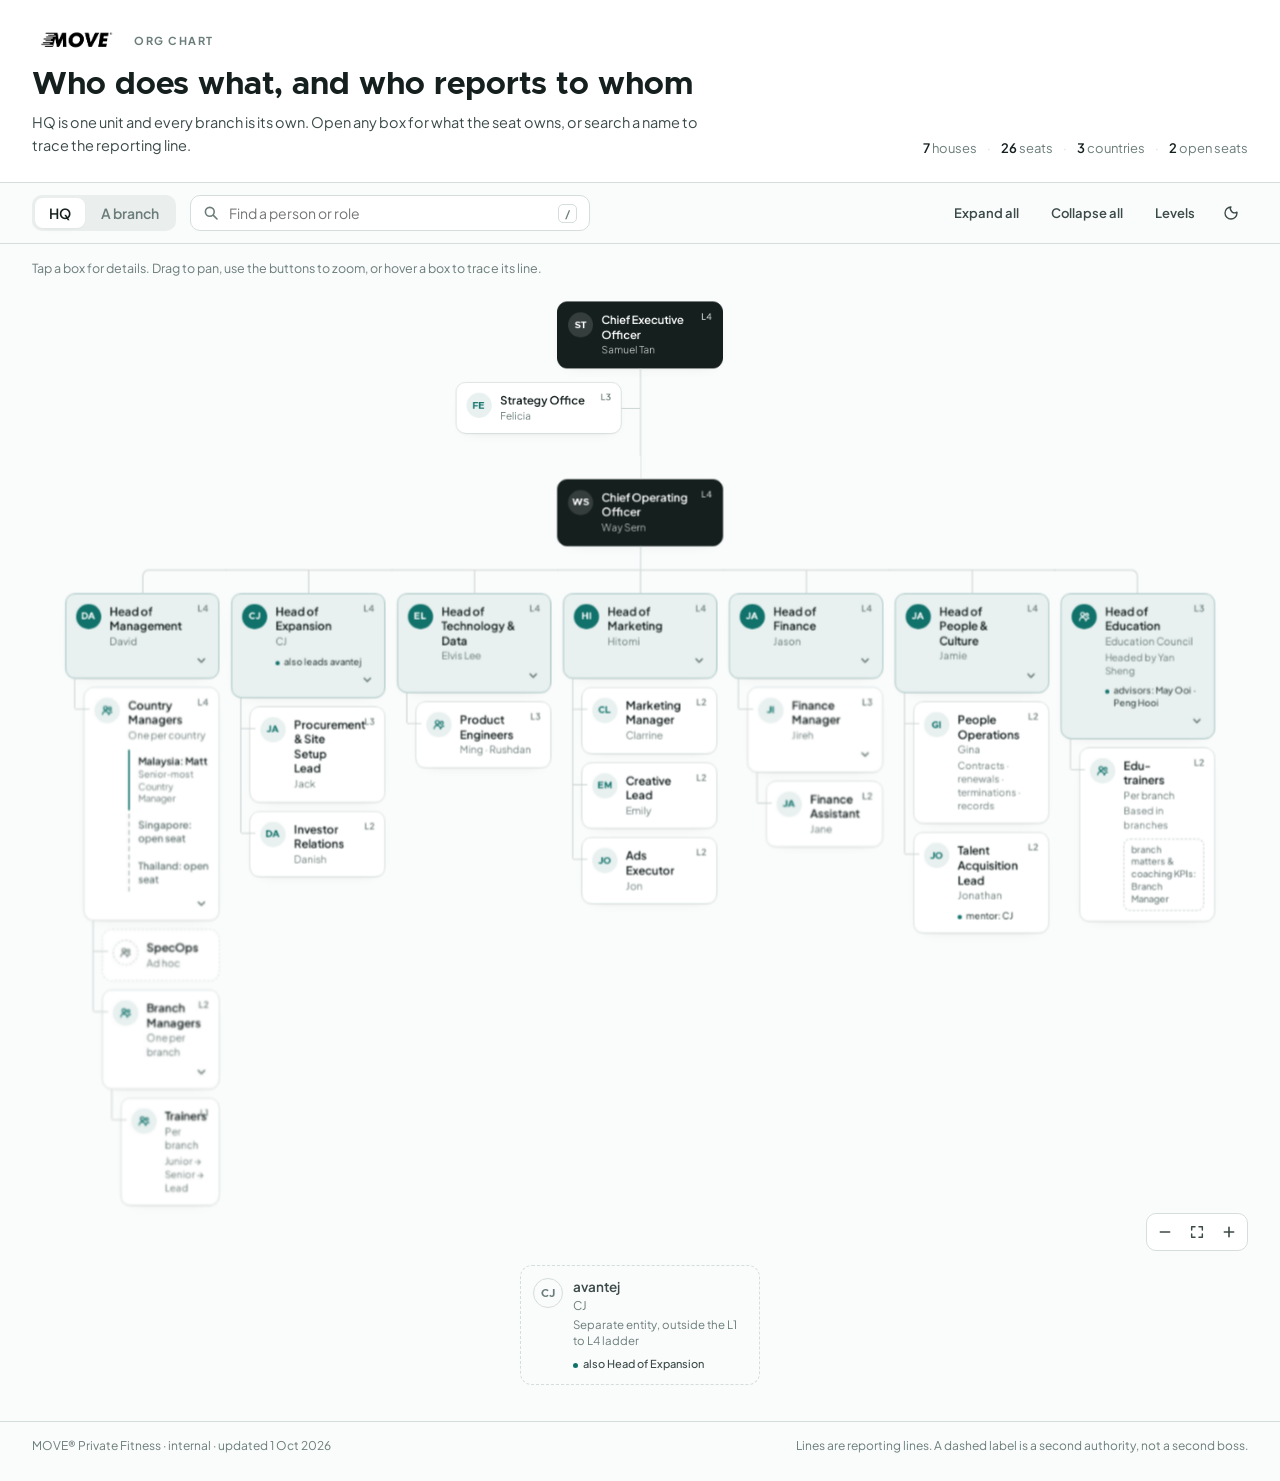
==== commit 71d0c73e: "Minimal redesign: single accent, hairline cards, quiet header, hierarchy by weight not colour Co-Aut" ====
--- a/index.html
+++ b/index.html
@@ -9,7 +9,7 @@
 <link rel="preconnect" href="https://fonts.googleapis.com">
 <link rel="preconnect" href="https://fonts.gstatic.com" crossorigin>
 <link href="https://fonts.googleapis.com/css2?family=Plus+Jakarta+Sans:wght@400;600;700&display=swap" rel="stylesheet">
-<link rel="stylesheet" href="styles.css?v=20261001h">
+<link rel="stylesheet" href="styles.css?v=20261001j">
 <script>
   try { var t = localStorage.getItem('move-theme'); if (t === 'dark' || t === 'light') document.documentElement.setAttribute('data-theme', t); } catch (e) {}
 </script>
@@ -17,20 +17,20 @@
 <body>
 
 <header class="hero">
-  <div class="hero-inner">
+  <div class="hero-inner wrap">
     <div>
       <div class="brand">
         <img class="logo" src="assets/logo-white.png" alt="MOVE Private Fitness">
         <span class="brand-tag">Org chart</span>
       </div>
       <h1>Who does what, and who reports to whom</h1>
-      <p class="lede">HQ is one unit and every branch is its own. Tap any box for the seat's responsibilities, or search a name to light up their reporting line.</p>
+      <p class="lede">HQ is one unit and every branch is its own. Open any box for what the seat owns, or search a name to trace the reporting line.</p>
     </div>
-    <div class="stats" id="stats"></div>
+    <p class="stats" id="stats"></p>
   </div>
 </header>
 
-<nav class="toolbar" aria-label="Chart controls">
+<nav class="toolbar wrap" aria-label="Chart controls">
   <div class="views" role="tablist">
     <button class="view-btn is-active" role="tab" data-view="hq" aria-selected="true">HQ</button>
     <button class="view-btn" role="tab" data-view="branch" aria-selected="false">A branch</button>
@@ -50,7 +50,7 @@
   </div>
 </nav>
 
-<section class="levels" id="levels" hidden>
+<section class="levels wrap" id="levels" hidden>
   <div class="levels-head">
     <h2>Growth Map levels</h2>
     <span class="muted">Shared-goal rungs: Junior → Senior → Lead → L2 → L3 → L4</span>
@@ -58,7 +58,7 @@
   <div class="levels-grid" id="levels-grid"></div>
 </section>
 
-<main class="stage">
+<main class="stage wrap">
   <p class="hint" id="hint">Tap a box for details. Drag to pan, use the buttons to zoom, or hover a box to trace its line.</p>
   <div class="view" id="view-hq">
     <div class="canvas" id="canvas-hq">
@@ -94,11 +94,11 @@
 </aside>
 <div class="scrim" id="scrim" hidden></div>
 
-<footer class="foot">
+<footer class="foot wrap">
   <span>MOVE® Private Fitness · internal · updated <span id="updated-foot"></span></span>
   <span>Lines are reporting lines. A dashed label is a second authority, not a second boss.</span>
 </footer>
 
-<script src="app.js?v=20261001h"></script>
+<script src="app.js?v=20261001j"></script>
 </body>
 </html>
--- a/styles.css
+++ b/styles.css
@@ -10,49 +10,51 @@
   color-scheme: light;
   --green: #11726B;
   --green-deep: #0B4F4A;
-  --green-tint: #E3F0EE;
+  --green-tint: #E8F1F0;
   --amber: #FFBF00;
-  --amber-soft: #FFF3CC;
   --amber-line: #C98F00;
-  --ink: #10201E;
-  --muted: #5C7370;
-  --line: #A9BDBA;
+  --ink: #141F1E;
+  --ink-2: #3B4A48;
+  --muted: #6B7D7A;
+  --line: #D5DEDC;
+  --rule: #C3CECC;
   --paper: #FFFFFF;
-  --paper-dim: #F1F5F4;
-  --bg: #F6F8F7;
-  --bg-grid: rgba(17, 114, 107, 0.07);
-  --shadow: 0 1px 2px rgba(16, 32, 30, 0.06), 0 10px 30px -18px rgba(16, 32, 30, 0.35);
-  --shadow-lift: 0 2px 4px rgba(16, 32, 30, 0.08), 0 18px 40px -18px rgba(16, 32, 30, 0.45);
-  --radius: 14px;
-  --rail: 26px;
+  --bg: #FAFBFB;
+  --shadow: 0 1px 2px rgba(20, 31, 30, 0.04), 0 6px 20px -14px rgba(20, 31, 30, 0.18);
+  --shadow-lift: 0 2px 4px rgba(20, 31, 30, 0.06), 0 14px 30px -14px rgba(20, 31, 30, 0.28);
+  --radius: 12px;
+  --rail: 28px;
   --accent: var(--green);
 }
 :root[data-theme="dark"] {
   color-scheme: dark;
-  --green-tint: #173F3B;
-  --ink: #EAF2F0;
-  --muted: #9FB8B4;
-  --line: #3F5955;
-  --paper: #182422;
-  --paper-dim: #1F2E2B;
-  --bg: #0E1615;
-  --bg-grid: rgba(255, 255, 255, 0.045);
-  --shadow: 0 1px 2px rgba(0, 0, 0, 0.5), 0 12px 32px -18px rgba(0, 0, 0, 0.9);
-  --shadow-lift: 0 2px 4px rgba(0, 0, 0, 0.5), 0 20px 44px -18px rgba(0, 0, 0, 0.9);
+  --green: #4FB3AA;
+  --green-deep: #2E8B83;
+  --green-tint: #15302D;
+  --ink: #EEF3F2;
+  --ink-2: #C2D0CE;
+  --muted: #8FA3A0;
+  --line: #273835;
+  --rule: #34484500;
+  --paper: #121A19;
+  --bg: #0C1312;
+  --shadow: 0 1px 2px rgba(0, 0, 0, 0.4), 0 8px 24px -16px rgba(0, 0, 0, 0.8);
+  --shadow-lift: 0 2px 4px rgba(0, 0, 0, 0.5), 0 16px 34px -16px rgba(0, 0, 0, 0.9);
 }
 @media (prefers-color-scheme: dark) {
   :root:not([data-theme="light"]) {
     color-scheme: dark;
-    --green-tint: #173F3B;
-    --ink: #EAF2F0;
-    --muted: #9FB8B4;
-    --line: #3F5955;
-    --paper: #182422;
-    --paper-dim: #1F2E2B;
-    --bg: #0E1615;
-    --bg-grid: rgba(255, 255, 255, 0.045);
-    --shadow: 0 1px 2px rgba(0, 0, 0, 0.5), 0 12px 32px -18px rgba(0, 0, 0, 0.9);
-    --shadow-lift: 0 2px 4px rgba(0, 0, 0, 0.5), 0 20px 44px -18px rgba(0, 0, 0, 0.9);
+    --green: #4FB3AA;
+    --green-deep: #2E8B83;
+    --green-tint: #15302D;
+    --ink: #EEF3F2;
+    --ink-2: #C2D0CE;
+    --muted: #8FA3A0;
+    --line: #273835;
+    --paper: #121A19;
+    --bg: #0C1312;
+    --shadow: 0 1px 2px rgba(0, 0, 0, 0.4), 0 8px 24px -16px rgba(0, 0, 0, 0.8);
+    --shadow-lift: 0 2px 4px rgba(0, 0, 0, 0.5), 0 16px 34px -16px rgba(0, 0, 0, 0.9);
   }
 }
 
@@ -65,59 +67,24 @@
   background: var(--bg);
   -webkit-font-smoothing: antialiased;
 }
-h1, h2, h3 { font-family: 'Metropolis', 'Plus Jakarta Sans', sans-serif; letter-spacing: 0.01em; }
+h1, h2, h3 { font-family: 'Metropolis', 'Plus Jakarta Sans', sans-serif; letter-spacing: 0; }
 .muted { color: var(--muted); }
 button { font: inherit; }
-
-/* Hero */
-.hero {
-  position: relative;
-  overflow: hidden;
-  color: #fff;
-  background:
-    radial-gradient(900px 300px at 85% -40%, rgba(255, 191, 0, 0.22), transparent 60%),
-    radial-gradient(700px 320px at 10% 120%, rgba(17, 114, 107, 0.55), transparent 60%),
-    linear-gradient(180deg, #0C1514 0%, #0F1F1D 100%);
-}
-.hero::after {
-  content: '';
-  position: absolute;
-  inset: 0;
-  background-image: linear-gradient(rgba(255, 255, 255, 0.04) 1px, transparent 1px), linear-gradient(90deg, rgba(255, 255, 255, 0.04) 1px, transparent 1px);
-  background-size: 28px 28px;
-  -webkit-mask-image: linear-gradient(180deg, rgba(0, 0, 0, 0.9), transparent 85%);
-  mask-image: linear-gradient(180deg, rgba(0, 0, 0, 0.9), transparent 85%);
-  pointer-events: none;
-}
-.hero-inner {
-  position: relative;
-  z-index: 1;
-  display: grid;
-  grid-template-columns: 1fr auto;
-  gap: 18px 32px;
-  align-items: end;
-  padding: 22px 28px 24px;
-  max-width: 1480px;
-  margin: 0 auto;
-}
-.hero .brand { display: flex; align-items: center; gap: 14px; margin-bottom: 14px; }
-.hero .logo { height: 24px; width: auto; }
-.hero .brand-tag { font-family: 'Metropolis', sans-serif; font-size: 12px; letter-spacing: 0.16em; text-transform: uppercase; color: var(--amber); }
-.hero h1 { margin: 0 0 6px; font-size: clamp(26px, 3.4vw, 38px); line-height: 1.05; }
-.hero .lede { margin: 0; font-size: 14.5px; color: rgba(255, 255, 255, 0.72); max-width: 60ch; }
-.stats { display: flex; flex-wrap: wrap; gap: 8px; justify-content: flex-end; }
-.stat {
-  display: flex;
-  flex-direction: column;
-  min-width: 96px;
-  padding: 10px 14px;
-  border-radius: 12px;
-  background: rgba(255, 255, 255, 0.07);
-  border: 1px solid rgba(255, 255, 255, 0.1);
-  backdrop-filter: blur(6px);
-}
-.stat b { font-family: 'Metropolis', sans-serif; font-size: 22px; line-height: 1; }
-.stat span { font-size: 11px; letter-spacing: 0.06em; text-transform: uppercase; color: rgba(255, 255, 255, 0.6); margin-top: 4px; }
+.wrap { max-width: 1480px; margin: 0 auto; padding-left: 32px; padding-right: 32px; }
+
+/* Header */
+.hero { border-bottom: 1px solid var(--line); background: var(--paper); }
+.hero-inner { display: flex; flex-wrap: wrap; align-items: flex-end; justify-content: space-between; gap: 14px 32px; padding-top: 30px; padding-bottom: 26px; }
+.hero .brand { display: flex; align-items: center; gap: 12px; margin-bottom: 18px; }
+.hero .logo { height: 20px; width: auto; filter: invert(1) brightness(0.1); }
+:root[data-theme="dark"] .hero .logo { filter: none; }
+@media (prefers-color-scheme: dark) { :root:not([data-theme="light"]) .hero .logo { filter: none; } }
+.hero .brand-tag { font-size: 11px; font-weight: 700; letter-spacing: 0.14em; text-transform: uppercase; color: var(--muted); }
+.hero h1 { margin: 0 0 8px; font-size: clamp(24px, 2.8vw, 32px); line-height: 1.1; }
+.hero .lede { margin: 0; font-size: 14.5px; line-height: 1.55; color: var(--ink-2); max-width: 62ch; }
+.stats { display: flex; flex-wrap: wrap; gap: 6px 10px; margin: 0; font-size: 13px; color: var(--muted); }
+.stats b { color: var(--ink); font-weight: 600; }
+.stats .dot { color: var(--line); }
 
 /* Toolbar */
 .toolbar {
@@ -128,133 +95,110 @@
   flex-wrap: wrap;
   align-items: center;
   gap: 10px 14px;
-  padding: 12px 28px;
-  background: color-mix(in srgb, var(--bg) 86%, transparent);
+  padding-top: 12px;
+  padding-bottom: 12px;
+  background: color-mix(in srgb, var(--bg) 88%, transparent);
   backdrop-filter: blur(12px);
-  border-bottom: 1px solid color-mix(in srgb, var(--line) 50%, transparent);
-}
-.views { display: inline-flex; background: var(--paper-dim); border-radius: 999px; padding: 3px; }
-.view-btn { border: 0; background: transparent; color: var(--muted); font-weight: 600; padding: 7px 16px; border-radius: 999px; cursor: pointer; }
+  border-bottom: 1px solid var(--line);
+}
+.views { display: inline-flex; gap: 2px; padding: 3px; border-radius: 10px; background: color-mix(in srgb, var(--line) 45%, transparent); }
+.view-btn { border: 0; background: transparent; color: var(--muted); font-weight: 600; padding: 6px 14px; border-radius: 8px; cursor: pointer; }
 .view-btn.is-active { background: var(--paper); color: var(--ink); box-shadow: var(--shadow); }
 .search {
   display: flex;
   align-items: center;
   gap: 8px;
-  flex: 1 1 240px;
-  max-width: 440px;
+  flex: 1 1 220px;
+  max-width: 400px;
   padding: 0 12px;
-  height: 38px;
+  height: 36px;
   background: var(--paper);
-  border: 1px solid color-mix(in srgb, var(--line) 70%, transparent);
-  border-radius: 999px;
+  border: 1px solid var(--line);
+  border-radius: 10px;
   color: var(--muted);
 }
-.search:focus-within { border-color: var(--green); box-shadow: 0 0 0 3px color-mix(in srgb, var(--green) 18%, transparent); }
-.search svg { width: 18px; height: 18px; flex: none; }
+.search:focus-within { border-color: var(--green); }
+.search svg { width: 16px; height: 16px; flex: none; }
 .search input { flex: 1; min-width: 0; border: 0; outline: 0; background: transparent; font: inherit; color: var(--ink); }
 .search input::-webkit-search-cancel-button { -webkit-appearance: none; }
-.search kbd { font: 600 11px/1 'Plus Jakarta Sans', sans-serif; padding: 3px 6px; border-radius: 6px; border: 1px solid color-mix(in srgb, var(--line) 70%, transparent); color: var(--muted); }
-.actions { display: flex; gap: 8px; margin-left: auto; }
+.search kbd { font: 600 11px/1 'Plus Jakarta Sans', sans-serif; padding: 3px 6px; border-radius: 5px; border: 1px solid var(--line); color: var(--muted); }
+.actions { display: flex; gap: 6px; margin-left: auto; }
 .btn {
-  border: 1px solid color-mix(in srgb, var(--line) 70%, transparent);
-  background: var(--paper);
-  color: var(--ink);
+  border: 1px solid transparent;
+  background: transparent;
+  color: var(--ink-2);
   font-weight: 600;
   font-size: 13px;
-  padding: 8px 14px;
-  border-radius: 999px;
+  padding: 7px 12px;
+  border-radius: 8px;
   cursor: pointer;
-  transition: border-color 0.12s ease, background 0.12s ease;
-}
-.btn:hover { border-color: var(--green); }
-.btn[aria-expanded="true"] { background: var(--green); color: #fff; border-color: var(--green); }
-.btn.icon { width: 36px; height: 36px; padding: 0; display: grid; place-items: center; }
-.btn.icon svg { width: 17px; height: 17px; }
-
-/* Levels strip */
-.levels { margin: 18px 28px 0; padding: 16px 20px 18px; background: var(--paper-dim); border-radius: var(--radius); border-top: 3px solid var(--green); }
+  transition: background 0.12s ease, color 0.12s ease;
+}
+.btn:hover { background: color-mix(in srgb, var(--line) 50%, transparent); color: var(--ink); }
+.btn[aria-expanded="true"] { background: var(--ink); color: var(--paper); }
+.btn.icon { width: 34px; height: 34px; padding: 0; display: grid; place-items: center; }
+.btn.icon svg { width: 16px; height: 16px; }
+
+/* Levels */
+.levels { margin-top: 20px; }
 .levels-head { display: flex; flex-wrap: wrap; align-items: baseline; gap: 6px 16px; margin-bottom: 12px; }
-.levels-head h2 { margin: 0; font-size: 16px; }
+.levels-head h2 { margin: 0; font-size: 15px; }
 .levels-head .muted { font-size: 12.5px; }
 .levels-grid { display: grid; grid-template-columns: repeat(auto-fit, minmax(200px, 1fr)); gap: 12px; }
-.lv { background: var(--paper); border-radius: 12px; padding: 12px 14px; box-shadow: var(--shadow); }
+.lv { background: var(--paper); border: 1px solid var(--line); border-radius: var(--radius); padding: 14px 16px; }
 .lv-head { display: flex; align-items: baseline; gap: 8px; margin-bottom: 8px; }
-.lv-head .num { font-family: 'Metropolis', sans-serif; font-size: 20px; color: var(--green); }
-.lv-head .name { font-weight: 700; text-transform: uppercase; letter-spacing: 0.08em; font-size: 11.5px; color: var(--muted); }
-.lv ul { margin: 0; padding-left: 16px; font-size: 13px; line-height: 1.5; }
+.lv-head .num { font-family: 'Metropolis', sans-serif; font-size: 18px; color: var(--green); }
+.lv-head .name { font-weight: 600; font-size: 12px; color: var(--muted); }
+.lv ul { margin: 0; padding-left: 16px; font-size: 13px; line-height: 1.55; color: var(--ink-2); }
 
 /* Stage and canvas */
-.stage { padding: 14px 28px 30px; }
-.hint { margin: 0 0 10px; font-size: 12.5px; color: var(--muted); }
-.canvas {
-  position: relative;
-  overflow: hidden;
-  border-radius: var(--radius);
-  background-color: var(--paper-dim);
-  background-image: radial-gradient(var(--bg-grid) 1.2px, transparent 1.2px);
-  background-size: 22px 22px;
-  min-height: 420px;
-  cursor: grab;
-  touch-action: pan-y;
-}
+.stage { padding-top: 16px; padding-bottom: 36px; }
+.hint { margin: 0 0 12px; font-size: 12.5px; color: var(--muted); }
+.canvas { position: relative; overflow: hidden; min-height: 420px; cursor: grab; touch-action: pan-y; }
 .canvas.dragging { cursor: grabbing; user-select: none; }
 .canvas.dragging .node { pointer-events: none; }
-.tree-root { display: inline-flex; justify-content: center; padding: 28px 24px 36px; transform-origin: 0 0; will-change: transform; }
-.zoom {
-  position: absolute;
-  right: 14px;
-  bottom: 14px;
-  z-index: 5;
-  display: flex;
-  gap: 6px;
-  padding: 6px;
-  border-radius: 999px;
-  background: color-mix(in srgb, var(--paper) 90%, transparent);
-  border: 1px solid color-mix(in srgb, var(--line) 60%, transparent);
-  box-shadow: var(--shadow);
-  backdrop-filter: blur(8px);
-}
-.zoom .btn.icon { width: 32px; height: 32px; border: 0; background: transparent; }
-.zoom .btn.icon:hover { background: var(--green-tint); }
+.tree-root { display: inline-flex; justify-content: center; padding: 16px 16px 40px; transform-origin: 0 0; will-change: transform; }
+.zoom { position: absolute; right: 0; bottom: 8px; z-index: 5; display: flex; gap: 2px; padding: 3px; border-radius: 10px; background: var(--paper); border: 1px solid var(--line); }
+.zoom .btn.icon { width: 30px; height: 30px; }
 .empty { text-align: center; color: var(--muted); padding: 30px 0; }
 .branch-intro { max-width: 78ch; margin: 2px 0 14px; }
-.branch-intro p { margin: 0 0 6px; line-height: 1.5; }
+.branch-intro p { margin: 0 0 6px; line-height: 1.55; color: var(--ink-2); }
 .branch-intro .muted { font-size: 12.5px; }
 
 /* Tree connectors */
 .tree, .tree ul { list-style: none; margin: 0; padding: 0; }
 .tree > li { display: flex; flex-direction: column; align-items: center; position: relative; }
 ul.h { position: relative; display: flex; justify-content: center; align-items: flex-start; padding-top: var(--rail); }
-li > ul.h::before { content: ''; position: absolute; top: 0; left: 50%; height: var(--rail); border-left: 2px solid var(--line); }
-ul.h > li { position: relative; display: flex; flex-direction: column; align-items: center; padding: var(--rail) 6px 0; }
-ul.h > li::before, ul.h > li::after { content: ''; position: absolute; top: 0; width: 50%; height: var(--rail); border-top: 2px solid var(--line); }
+li > ul.h::before { content: ''; position: absolute; top: 0; left: 50%; height: var(--rail); border-left: 1.5px solid var(--rule); }
+ul.h > li { position: relative; display: flex; flex-direction: column; align-items: center; padding: var(--rail) 7px 0; }
+ul.h > li::before, ul.h > li::after { content: ''; position: absolute; top: 0; width: 50%; height: var(--rail); border-top: 1.5px solid var(--rule); }
 ul.h > li::before { right: 50%; }
-ul.h > li::after { left: 50%; border-left: 2px solid var(--line); }
+ul.h > li::after { left: 50%; border-left: 1.5px solid var(--rule); }
 ul.h > li:first-child::before { border-top: 0; }
 ul.h > li:last-child::after { border-top: 0; }
-ul.h > li:first-child::after { border-radius: 10px 0 0 0; }
-ul.h > li:last-child::before { border-right: 2px solid var(--line); border-radius: 0 10px 0 0; }
+ul.h > li:first-child::after { border-radius: 8px 0 0 0; }
+ul.h > li:last-child::before { border-right: 1.5px solid var(--rule); border-radius: 0 8px 0 0; }
 ul.h > li:last-child::after { border-left: 0; }
 ul.h > li:only-child::before { border-right: 0; }
-ul.h > li:only-child::after { border-left: 2px solid var(--line); }
+ul.h > li:only-child::after { border-left: 1.5px solid var(--rule); }
 ul.h > li:only-child::before, ul.h > li:only-child::after { border-radius: 0; }
-ul.depts > li { width: 196px; }
+ul.depts > li { width: 198px; }
 ul.depts > li > .node { width: 100%; }
 #view-branch ul.depts > li { width: 300px; padding-left: 16px; padding-right: 16px; }
-ul.h.tall { padding-top: 108px; }
-li > ul.h.tall::before { height: 108px; }
-.aside { position: absolute; right: calc(50% + 20px); display: flex; flex-direction: column; gap: 8px; }
-.aside::after { content: ''; position: absolute; top: 50%; left: 100%; width: 20px; border-top: 2px solid var(--line); }
-ul.v { position: relative; width: 100%; margin: 0; padding: 0 0 0 24px; }
+ul.h.tall { padding-top: 104px; }
+li > ul.h.tall::before { height: 104px; }
+.aside { position: absolute; right: calc(50% + 22px); display: flex; flex-direction: column; gap: 8px; }
+.aside::after { content: ''; position: absolute; top: 50%; left: 100%; width: 22px; border-top: 1.5px solid var(--rule); }
+ul.v { position: relative; width: 100%; margin: 0; padding: 0 0 0 22px; }
 ul.v > li { position: relative; padding: 10px 0 0; }
-ul.v > li::before { content: ''; position: absolute; left: -12px; top: 0; bottom: 0; border-left: 2px solid var(--line); }
-ul.v > li:last-child::before { bottom: auto; height: 38px; border-radius: 0 0 0 10px; }
-ul.v > li::after { content: ''; position: absolute; left: -12px; top: 38px; width: 20px; border-top: 2px solid var(--line); }
-ul.v > li:last-child::after { left: -11px; width: 19px; }
+ul.v > li::before { content: ''; position: absolute; left: -11px; top: 0; bottom: 0; border-left: 1.5px solid var(--rule); }
+ul.v > li:last-child::before { bottom: auto; height: 36px; border-radius: 0 0 0 8px; }
+ul.v > li::after { content: ''; position: absolute; left: -11px; top: 36px; width: 18px; border-top: 1.5px solid var(--rule); }
+ul.v > li:last-child::after { left: -10px; width: 17px; }
 ul.v .node { width: 100%; }
 li.collapsed > ul { display: none; }
-li > ul { animation: unfold 0.22s ease both; }
-@keyframes unfold { from { opacity: 0; transform: translateY(-6px); } to { opacity: 1; transform: none; } }
+li > ul { animation: unfold 0.2s ease both; }
+@keyframes unfold { from { opacity: 0; transform: translateY(-4px); } to { opacity: 1; transform: none; } }
 
 /* Nodes */
 .node {
@@ -262,123 +206,96 @@
   display: flex;
   align-items: flex-start;
   gap: 10px;
-  width: 196px;
-  padding: 11px 12px;
-  border: 0;
-  border-left: 4px solid var(--accent);
+  width: 198px;
+  padding: 12px 12px 12px 12px;
+  border: 1px solid var(--line);
   border-radius: var(--radius);
   background: var(--paper);
   color: var(--ink);
   text-align: left;
   box-shadow: var(--shadow);
   cursor: pointer;
-  animation: rise 0.4s ease both;
-  animation-delay: calc(var(--i, 0) * 18ms);
-  transition: transform 0.14s ease, box-shadow 0.14s ease, opacity 0.2s ease;
-}
-@keyframes rise { from { opacity: 0; transform: translateY(8px); } to { opacity: 1; transform: none; } }
-.node:hover { transform: translateY(-2px); box-shadow: var(--shadow-lift); }
-.node:focus-visible { outline: 3px solid var(--amber); outline-offset: 2px; }
+  animation: rise 0.35s ease both;
+  animation-delay: calc(var(--i, 0) * 14ms);
+  transition: transform 0.14s ease, box-shadow 0.14s ease, border-color 0.14s ease, opacity 0.2s ease;
+}
+@keyframes rise { from { opacity: 0; transform: translateY(6px); } to { opacity: 1; transform: none; } }
+.node:hover { transform: translateY(-1px); box-shadow: var(--shadow-lift); border-color: color-mix(in srgb, var(--green) 45%, var(--line)); }
+.node:focus-visible { outline: 2px solid var(--green); outline-offset: 2px; }
 .node .avatar {
   flex: none;
-  width: 34px;
-  height: 34px;
-  border-radius: 10px;
+  width: 30px;
+  height: 30px;
+  border-radius: 999px;
   display: grid;
   place-items: center;
   font-family: 'Metropolis', sans-serif;
-  font-size: 12.5px;
+  font-size: 11.5px;
   letter-spacing: 0.02em;
-  color: #fff;
-  background: var(--accent);
-}
-.node .avatar svg { width: 18px; height: 18px; }
+  color: var(--green);
+  background: var(--green-tint);
+}
+.node .avatar svg { width: 16px; height: 16px; }
 .node .t { flex: 1; min-width: 0; }
-.node .role { display: block; font-weight: 700; font-size: 13.5px; line-height: 1.25; }
-.node .who { display: block; margin-top: 3px; font-size: 12px; line-height: 1.35; color: var(--muted); }
-.node .sub { display: block; margin-top: 2px; font-size: 11.5px; line-height: 1.35; color: var(--muted); }
-.node .lvl {
-  position: absolute;
-  top: 9px;
-  right: 9px;
-  font-size: 10px;
-  font-weight: 700;
-  line-height: 1;
-  padding: 4px 6px;
-  border-radius: 999px;
-  color: var(--accent);
-  border: 1.4px solid color-mix(in srgb, var(--accent) 55%, transparent);
-  background: var(--paper);
-}
-.node.has-lvl .role { padding-right: 28px; }
-.node .hat {
-  display: inline-block;
-  margin-top: 7px;
-  font-size: 10.5px;
-  font-weight: 700;
-  letter-spacing: 0.02em;
-  padding: 3px 8px;
-  border-radius: 999px;
-  background: color-mix(in srgb, var(--accent) 14%, var(--paper));
-  color: var(--accent);
-}
-.node .hat.func { display: block; background: transparent; border: 1.4px dashed color-mix(in srgb, var(--accent) 70%, transparent); border-radius: 8px; padding: 4px 8px; line-height: 1.3; }
-.node.head, .node.exec {
-  color: #fff;
-  background: linear-gradient(160deg, color-mix(in srgb, var(--accent) 92%, #fff), color-mix(in srgb, var(--accent) 86%, #000));
-  border-left-color: rgba(255, 255, 255, 0.35);
-}
-.node.exec { --accent: var(--green-deep); }
-.node.head .who, .node.exec .who, .node.head .sub, .node.exec .sub { color: rgba(255, 255, 255, 0.78); }
-.node.head .avatar, .node.exec .avatar { background: rgba(255, 255, 255, 0.18); }
-.node.head .lvl, .node.exec .lvl { color: #fff; border-color: rgba(255, 255, 255, 0.45); background: rgba(0, 0, 0, 0.18); }
-.node.head .hat, .node.exec .hat { background: rgba(0, 0, 0, 0.2); color: #fff; }
-.node.head .hat.func, .node.exec .hat.func { border-color: rgba(255, 255, 255, 0.6); background: transparent; }
-.node.adhoc { background: var(--amber-soft); color: #4a3a00; border: 1.5px dashed var(--amber-line); box-shadow: none; }
-.node.adhoc .who { color: #6b5a1a; }
-.node.adhoc .avatar { background: var(--amber-line); }
-.node.entity, .node.ref { background: var(--paper); border: 1.6px dashed var(--green); box-shadow: none; }
-.node.entity .role, .node.ref .role { color: var(--green); }
-.node.entity .avatar, .node.ref .avatar { background: var(--green-tint); color: var(--green); }
+.node .role { display: block; font-weight: 600; font-size: 13.5px; line-height: 1.3; }
+.node .who { display: block; margin-top: 2px; font-size: 12px; line-height: 1.4; color: var(--muted); }
+.node .sub { display: block; margin-top: 2px; font-size: 11.5px; line-height: 1.4; color: var(--muted); }
+.node .lvl { position: absolute; top: 12px; right: 12px; font-size: 10.5px; font-weight: 600; line-height: 1; color: var(--muted); }
+.node.has-lvl .role { padding-right: 24px; }
+.node .hat { display: inline-block; margin-top: 8px; font-size: 11px; font-weight: 500; line-height: 1.35; color: var(--ink-2); padding-left: 10px; position: relative; }
+.node .hat::before { content: ''; position: absolute; left: 0; top: 6px; width: 5px; height: 5px; border-radius: 999px; background: var(--green); }
+.node .hat.func { display: block; padding: 5px 8px; border: 1px dashed var(--rule); border-radius: 8px; color: var(--muted); }
+.node .hat.func::before { display: none; }
+
+/* Hierarchy by weight, not by colour */
+.node.exec { background: var(--ink); color: var(--paper); border-color: var(--ink); }
+.node.exec .who, .node.exec .sub, .node.exec .lvl { color: color-mix(in srgb, var(--paper) 70%, transparent); }
+.node.exec .avatar { background: color-mix(in srgb, var(--paper) 14%, transparent); color: var(--paper); }
+.node.head { background: var(--green-tint); border-color: color-mix(in srgb, var(--green) 30%, var(--line)); }
+.node.head .avatar { background: var(--green); color: #fff; }
+.node.adhoc { border-style: dashed; box-shadow: none; }
+.node.adhoc .avatar { background: transparent; border: 1px dashed var(--rule); color: var(--muted); }
+.node.entity, .node.ref { border-style: dashed; box-shadow: none; background: transparent; }
+.node.entity .role, .node.ref .role { color: var(--ink-2); }
+.node.entity .avatar, .node.ref .avatar { background: transparent; border: 1px solid var(--line); color: var(--muted); }
 .node .chev {
   position: absolute;
-  right: 8px;
-  bottom: 7px;
-  width: 24px;
-  height: 24px;
+  right: 10px;
+  bottom: 9px;
+  width: 22px;
+  height: 22px;
   border: 0;
   border-radius: 999px;
-  background: color-mix(in srgb, var(--accent) 12%, var(--paper));
-  color: var(--accent);
+  background: transparent;
+  color: var(--muted);
   cursor: pointer;
   display: grid;
   place-items: center;
   padding: 0;
-  transition: background 0.12s ease;
-}
-.node .chev:hover { background: color-mix(in srgb, var(--accent) 24%, var(--paper)); }
-.node.head .chev, .node.exec .chev { background: rgba(255, 255, 255, 0.18); color: #fff; }
-.node .chev svg { width: 12px; height: 12px; transition: transform 0.18s ease; }
+  transition: background 0.12s ease, color 0.12s ease;
+}
+.node .chev:hover { background: color-mix(in srgb, var(--line) 60%, transparent); color: var(--ink); }
+.node.exec .chev { color: color-mix(in srgb, var(--paper) 70%, transparent); }
+.node .chev svg { width: 11px; height: 11px; transition: transform 0.18s ease; }
 li.collapsed > .node .chev svg { transform: rotate(-90deg); }
-li.collapsed > .node::after { content: attr(data-count); position: absolute; left: 12px; bottom: 9px; font-size: 10.5px; font-weight: 700; color: var(--muted); }
-li.collapsed > .node.head::after, li.collapsed > .node.exec::after { color: rgba(255, 255, 255, 0.75); }
-.node.has-children { padding-bottom: 36px; }
-.seats { display: flex; flex-direction: column; gap: 5px; margin-top: 8px; }
-.seat { padding: 6px 8px; border-radius: 8px; background: color-mix(in srgb, var(--accent) 10%, var(--paper)); font-size: 12px; line-height: 1.3; }
-.seat b { font-weight: 700; }
-.seat.open { background: transparent; border: 1.4px dashed color-mix(in srgb, var(--accent) 55%, transparent); color: var(--muted); }
+li.collapsed > .node::after { content: attr(data-count); position: absolute; left: 12px; bottom: 12px; font-size: 11px; color: var(--muted); }
+.node.has-children { padding-bottom: 34px; }
+.seats { display: flex; flex-direction: column; gap: 4px; margin-top: 8px; }
+.seat { padding: 6px 0 6px 10px; border-left: 2px solid var(--green); font-size: 12px; line-height: 1.35; }
+.seat b { font-weight: 600; }
+.seat.open { border-left-style: dashed; border-left-color: var(--rule); color: var(--muted); }
 .seat .note { display: block; font-size: 11px; color: var(--muted); }
-.entity-wrap { display: flex; justify-content: center; padding: 10px 0 0; }
+.entity-wrap { display: flex; justify-content: center; padding: 6px 0 0; }
 .entity-wrap .node { width: 240px; }
 
 /* Route lighting (search and hover) */
-.searching .node { opacity: 0.2; }
-.searching .node.hit { opacity: 1; box-shadow: 0 0 0 4px var(--amber), var(--shadow-lift); }
-.searching .node.path { opacity: 1; box-shadow: 0 0 0 2px var(--amber), var(--shadow); }
-.hovering .node.path { box-shadow: 0 0 0 2px color-mix(in srgb, var(--amber) 75%, transparent), var(--shadow); }
+.searching .node { opacity: 0.22; }
+.searching .node.hit { opacity: 1; border-color: var(--amber-line); box-shadow: 0 0 0 3px color-mix(in srgb, var(--amber) 55%, transparent), var(--shadow-lift); }
+.searching .node.path { opacity: 1; border-color: var(--amber-line); }
+.hovering .node.path { border-color: var(--amber-line); }
 .lit li.on-path::before, .lit li.on-path::after,
 .lit li.rl::before, .lit li.rr::after,
-.lit ul.on-route::before, .lit .aside.on-path::after { border-color: var(--amber); border-width: 3px; z-index: 1; }
+.lit ul.on-route::before, .lit .aside.on-path::after { border-color: var(--amber-line); border-width: 2px; z-index: 1; }
 .tree ul.h > li::before, .tree ul.h > li::after, ul.v > li::before, ul.v > li::after, li > ul.h::before, .aside::after { transition: border-color 0.15s ease; }
 
 /* Detail panel */
@@ -389,95 +306,90 @@
   bottom: 0;
   width: min(420px, 100%);
   background: var(--paper);
-  box-shadow: -12px 0 40px -20px rgba(0, 0, 0, 0.45);
+  border-left: 1px solid var(--line);
   transform: translateX(104%);
   transition: transform 0.24s cubic-bezier(0.2, 0.8, 0.2, 1);
   z-index: 40;
   overflow-y: auto;
 }
 .panel.is-open { transform: none; }
-.panel-close { position: absolute; top: 12px; right: 14px; width: 34px; height: 34px; border: 0; border-radius: 999px; background: rgba(255, 255, 255, 0.2); color: #fff; font-size: 20px; cursor: pointer; z-index: 2; }
-.panel-head { padding: 26px 26px 20px; color: #fff; background: linear-gradient(160deg, color-mix(in srgb, var(--accent) 94%, #fff), color-mix(in srgb, var(--accent) 82%, #000)); }
-.panel-head .crumbs { display: flex; flex-wrap: wrap; gap: 4px 6px; margin: 0 0 14px; font-size: 11.5px; color: rgba(255, 255, 255, 0.72); padding-right: 36px; }
-.panel-head .crumbs button { border: 0; background: transparent; color: inherit; padding: 0; cursor: pointer; text-decoration: underline dotted; text-underline-offset: 3px; }
-.panel-head .crumbs button:hover { color: #fff; }
-.panel-head .crumbs .sep { opacity: 0.5; }
+.panel-close { position: absolute; top: 14px; right: 16px; width: 32px; height: 32px; border: 1px solid var(--line); border-radius: 999px; background: var(--paper); color: var(--ink); font-size: 18px; cursor: pointer; z-index: 2; }
+.panel-head { padding: 28px 28px 20px; border-bottom: 1px solid var(--line); }
+.panel-head .crumbs { display: flex; flex-wrap: wrap; gap: 4px 6px; margin: 0 0 16px; font-size: 12px; color: var(--muted); padding-right: 36px; }
+.panel-head .crumbs button { border: 0; background: transparent; color: inherit; padding: 0; cursor: pointer; }
+.panel-head .crumbs button:hover { color: var(--green); }
+.panel-head .crumbs .sep { opacity: 0.6; }
 .panel-head .id { display: flex; align-items: center; gap: 14px; }
-.panel-head .avatar { flex: none; width: 52px; height: 52px; border-radius: 14px; display: grid; place-items: center; font-family: 'Metropolis', sans-serif; font-size: 18px; background: rgba(255, 255, 255, 0.18); }
-.panel-head .avatar svg { width: 26px; height: 26px; }
-.panel-head .eyebrow { margin: 0 0 4px; font-size: 11.5px; font-weight: 700; letter-spacing: 0.1em; text-transform: uppercase; color: rgba(255, 255, 255, 0.72); }
-.panel-head h2 { margin: 0; font-size: 22px; line-height: 1.15; }
-.panel-head .holder { margin: 4px 0 0; font-size: 14.5px; color: rgba(255, 255, 255, 0.85); }
-.panel-head .holder b { font-weight: 600; color: #fff; }
-.panel-body { padding: 20px 26px 30px; }
-.panel .facts { display: grid; grid-template-columns: 1fr 1fr; gap: 10px; margin: 0 0 16px; }
-.panel .fact { padding: 10px 12px; border-radius: 12px; background: var(--paper-dim); }
-.panel .fact small { display: block; font-size: 11px; letter-spacing: 0.06em; text-transform: uppercase; color: var(--muted); margin-bottom: 4px; }
-.panel .fact b { font-weight: 600; font-size: 13.5px; }
-.panel .fact button { border: 0; background: transparent; padding: 0; color: var(--green); font-weight: 600; cursor: pointer; text-align: left; }
+.panel-head .avatar { flex: none; width: 48px; height: 48px; border-radius: 999px; display: grid; place-items: center; font-family: 'Metropolis', sans-serif; font-size: 16px; color: var(--green); background: var(--green-tint); }
+.panel-head .avatar svg { width: 22px; height: 22px; }
+.panel-head .eyebrow { margin: 0 0 4px; font-size: 11px; font-weight: 700; letter-spacing: 0.12em; text-transform: uppercase; color: var(--green); }
+.panel-head h2 { margin: 0; font-size: 21px; line-height: 1.15; }
+.panel-head .holder { margin: 4px 0 0; font-size: 14px; color: var(--muted); }
+.panel-head .holder b { font-weight: 600; color: var(--ink); }
+.panel-body { padding: 8px 28px 32px; }
+.panel .facts { display: grid; margin: 0 0 6px; }
+.panel .fact { display: flex; justify-content: space-between; gap: 16px; padding: 12px 0; border-bottom: 1px solid var(--line); font-size: 13.5px; }
+.panel .fact small { font-size: 13px; color: var(--muted); }
+.panel .fact b { font-weight: 600; text-align: right; }
+.panel .fact button { border: 0; background: transparent; padding: 0; color: var(--green); font-weight: 600; cursor: pointer; text-align: right; }
 .panel .fact button:hover { text-decoration: underline; }
-.panel .pill-row { display: flex; flex-wrap: wrap; gap: 6px; margin: 0 0 16px; }
-.panel .pill { font-size: 12px; font-weight: 600; padding: 4px 10px; border-radius: 999px; background: color-mix(in srgb, var(--accent) 14%, var(--paper)); color: var(--accent); }
-.panel .pill.func { background: transparent; border: 1.4px dashed color-mix(in srgb, var(--accent) 70%, transparent); }
-.panel .about { font-size: 14px; line-height: 1.55; margin: 0 0 16px; }
-.panel h3 { margin: 18px 0 8px; font-size: 11.5px; font-weight: 700; letter-spacing: 0.1em; text-transform: uppercase; color: var(--accent); }
-.panel .duties { margin: 0 0 6px; padding: 0; list-style: none; display: grid; gap: 8px; }
-.panel .duties li { position: relative; padding-left: 18px; font-size: 13.5px; line-height: 1.5; }
-.panel .duties li::before { content: ''; position: absolute; left: 0; top: 8px; width: 8px; height: 8px; border-radius: 999px; background: var(--accent); }
-.panel .seatlist { margin: 0 0 6px; padding: 0; list-style: none; display: grid; gap: 6px; font-size: 13.5px; }
-.panel .seatlist li { display: flex; justify-content: space-between; gap: 10px; padding: 8px 12px; border-radius: 10px; background: var(--paper-dim); }
-.panel .seatlist .open { color: var(--amber-line); font-weight: 600; }
-.panel .team { margin: 0; padding: 0; list-style: none; display: flex; flex-direction: column; gap: 6px; }
-.panel .team button { display: flex; align-items: center; gap: 10px; width: 100%; text-align: left; border: 1px solid color-mix(in srgb, var(--line) 60%, transparent); background: var(--paper); color: var(--ink); padding: 8px 10px; border-radius: 12px; cursor: pointer; transition: border-color 0.12s ease, transform 0.12s ease; }
-.panel .team button:hover { border-color: var(--accent); transform: translateX(2px); }
-.panel .team .avatar { width: 30px; height: 30px; border-radius: 9px; display: grid; place-items: center; font-family: 'Metropolis', sans-serif; font-size: 11px; color: #fff; background: var(--accent); flex: none; }
-.panel .team .avatar svg { width: 15px; height: 15px; }
+.panel .pill-row { display: flex; flex-wrap: wrap; gap: 6px; margin: 14px 0 0; }
+.panel .pill { font-size: 12px; font-weight: 500; padding: 4px 10px; border-radius: 999px; border: 1px solid var(--line); color: var(--ink-2); }
+.panel .pill.func { border-style: dashed; color: var(--muted); }
+.panel .about { font-size: 14px; line-height: 1.6; margin: 18px 0 0; color: var(--ink-2); }
+.panel h3 { margin: 24px 0 10px; font-size: 11px; font-weight: 700; letter-spacing: 0.12em; text-transform: uppercase; color: var(--muted); }
+.panel .duties { margin: 0; padding: 0; list-style: none; display: grid; gap: 10px; }
+.panel .duties li { position: relative; padding-left: 16px; font-size: 13.5px; line-height: 1.55; color: var(--ink-2); }
+.panel .duties li::before { content: ''; position: absolute; left: 0; top: 9px; width: 5px; height: 5px; border-radius: 999px; background: var(--green); }
+.panel .seatlist { margin: 0; padding: 0; list-style: none; font-size: 13.5px; }
+.panel .seatlist li { display: flex; justify-content: space-between; gap: 10px; padding: 10px 0; border-bottom: 1px solid var(--line); }
+.panel .seatlist .open { color: var(--muted); }
+.panel .team { margin: 0; padding: 0; list-style: none; display: flex; flex-direction: column; }
+.panel .team button { display: flex; align-items: center; gap: 12px; width: 100%; text-align: left; border: 0; border-bottom: 1px solid var(--line); background: transparent; color: var(--ink); padding: 10px 0; cursor: pointer; transition: color 0.12s ease; }
+.panel .team button:hover { color: var(--green); }
+.panel .team .avatar { width: 28px; height: 28px; border-radius: 999px; display: grid; place-items: center; font-family: 'Metropolis', sans-serif; font-size: 10.5px; color: var(--green); background: var(--green-tint); flex: none; }
+.panel .team .avatar svg { width: 14px; height: 14px; }
 .panel .team small { display: block; color: var(--muted); }
-.scrim { position: fixed; inset: 0; background: rgba(8, 14, 13, 0.35); z-index: 30; }
+.scrim { position: fixed; inset: 0; background: rgba(12, 19, 18, 0.28); z-index: 30; }
 
 /* Footer */
-.foot { display: flex; flex-wrap: wrap; justify-content: space-between; gap: 6px 20px; padding: 14px 28px 26px; border-top: 1px solid color-mix(in srgb, var(--line) 50%, transparent); font-size: 12px; color: var(--muted); }
+.foot { display: flex; flex-wrap: wrap; justify-content: space-between; gap: 6px 20px; padding-top: 16px; padding-bottom: 28px; border-top: 1px solid var(--line); font-size: 12px; color: var(--muted); }
 
 /* Phone */
 @media (max-width: 899px) {
-  .hero-inner { grid-template-columns: 1fr; padding: 18px 16px 18px; gap: 14px; }
-  .hero .logo { height: 18px; }
-  .hero .lede { font-size: 13.5px; }
-  .stats { justify-content: flex-start; }
-  .stat { min-width: 0; flex: 1 1 calc(50% - 8px); padding: 8px 12px; }
-  .stat b { font-size: 18px; }
-  .toolbar, .stage, .levels, .foot { padding-left: 14px; padding-right: 14px; }
-  .levels { margin-left: 14px; margin-right: 14px; }
+  .wrap { padding-left: 16px; padding-right: 16px; }
+  .hero-inner { padding-top: 22px; padding-bottom: 18px; }
+  .hero .brand { margin-bottom: 14px; }
+  .hero .logo { height: 17px; }
   .actions { margin-left: 0; }
   .search kbd { display: none; }
-  .canvas { overflow: visible; background: transparent; cursor: default; min-height: 0; touch-action: auto; height: auto !important; }
+  .canvas { overflow: visible; cursor: default; min-height: 0; touch-action: auto; height: auto !important; }
   .tree-root { display: flex; justify-content: flex-start; width: 100%; padding: 4px 0 8px; transform: none !important; }
   .zoom { display: none; }
   ul.h, ul.h > li { display: block; padding: 0; width: auto; }
-  ul.h { padding-left: 24px; }
+  ul.h { padding-left: 22px; }
   ul.depts > li, #view-branch ul.depts > li { width: auto; padding-left: 0; padding-right: 0; }
   li > ul.h::before { display: none; }
   ul.h > li { padding-top: 10px; }
-  ul.h > li::before { content: ''; position: absolute; left: -12px; right: auto; top: 0; bottom: 0; width: 0; height: auto; border: 0; border-left: 2px solid var(--line); border-radius: 0; }
-  ul.h > li:last-child::before { bottom: auto; height: 38px; border-right: 0; border-radius: 0 0 0 10px; }
-  ul.h > li::after { content: ''; position: absolute; left: -12px; top: 38px; width: 20px; height: 0; border: 0; border-top: 2px solid var(--line); border-radius: 0; }
+  ul.h > li::before { content: ''; position: absolute; left: -11px; right: auto; top: 0; bottom: 0; width: 0; height: auto; border: 0; border-left: 1.5px solid var(--rule); border-radius: 0; }
+  ul.h > li:last-child::before { bottom: auto; height: 36px; border-right: 0; border-radius: 0 0 0 8px; }
+  ul.h > li::after { content: ''; position: absolute; left: -11px; top: 36px; width: 18px; height: 0; border: 0; border-top: 1.5px solid var(--rule); border-radius: 0; }
   ul.h.tall { padding-top: 0; }
-  .aside { position: static; margin: 10px 0 0 24px; width: auto; top: auto !important; }
+  .aside { position: static; margin: 10px 0 0 22px; width: auto; top: auto !important; }
   .aside::after { display: none; }
   .node, ul.depts > li > .node, .entity-wrap .node { width: 100%; }
   .node { animation: none; }
   .entity-wrap { justify-content: flex-start; padding-left: 0; }
-  .panel { top: auto; height: min(82vh, 680px); width: 100%; border-radius: 18px 18px 0 0; transform: translateY(104%); box-shadow: 0 -12px 40px -20px rgba(0, 0, 0, 0.5); }
+  .panel { top: auto; height: min(82vh, 680px); width: 100%; border-left: 0; border-top: 1px solid var(--line); border-radius: 16px 16px 0 0; transform: translateY(104%); }
   .panel.is-open { transform: none; }
-  .panel-head { border-radius: 18px 18px 0 0; }
 }
 @media (prefers-reduced-motion: reduce) {
   .node, li > ul { animation: none; }
   .panel, .node { transition: none; }
 }
 @media print {
-  .toolbar, .panel, .scrim, .hint, .zoom, .stats { display: none !important; }
+  .toolbar, .panel, .scrim, .hint, .zoom { display: none !important; }
   body { background: #fff; }
-  .canvas { overflow: visible; background: none; height: auto !important; }
+  .canvas { overflow: visible; height: auto !important; }
   .tree-root { transform: none !important; }
 }
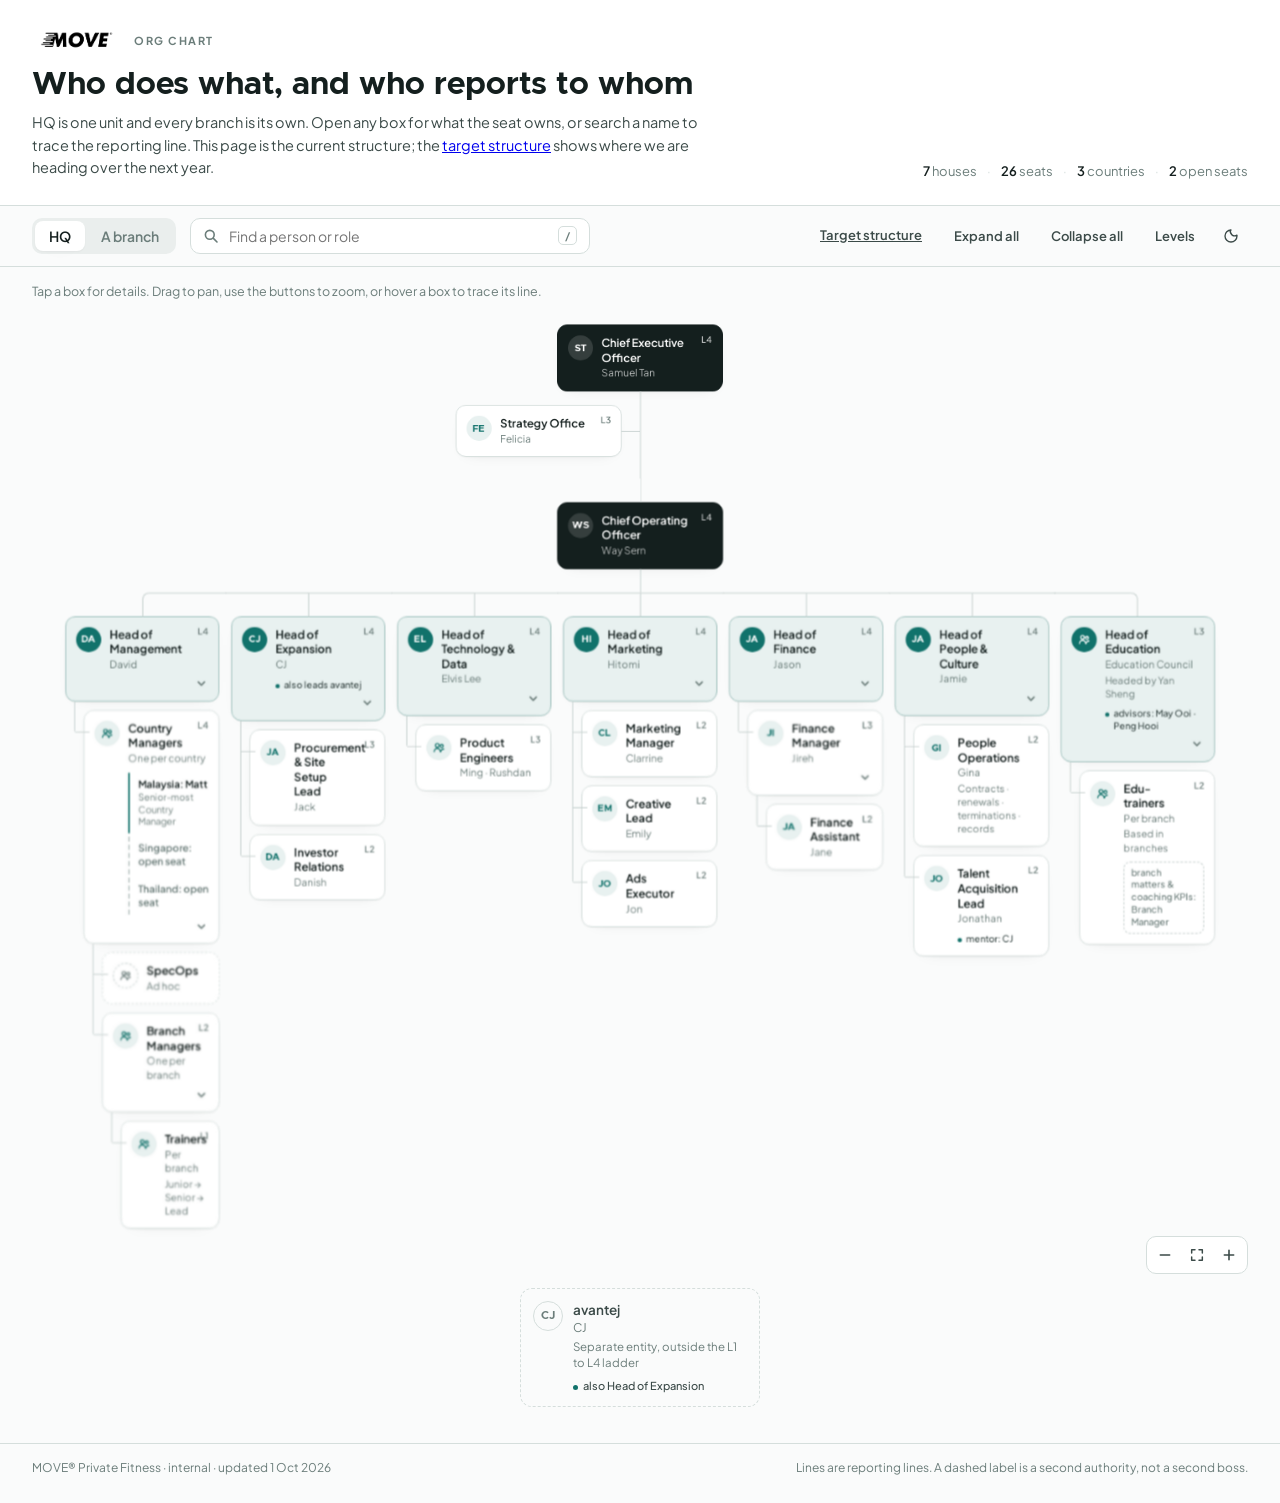
==== commit 4d1cea72: "Target structure page: the team-facing structure guide (grid by layer and house, org chart tree, how" ====
--- a/index.html
+++ b/index.html
@@ -24,7 +24,7 @@
         <span class="brand-tag">Org chart</span>
       </div>
       <h1>Who does what, and who reports to whom</h1>
-      <p class="lede">HQ is one unit and every branch is its own. Open any box for what the seat owns, or search a name to trace the reporting line.</p>
+      <p class="lede">HQ is one unit and every branch is its own. Open any box for what the seat owns, or search a name to trace the reporting line. This page is the current structure; the <a href="target.html">target structure</a> shows where we are heading over the next year.</p>
     </div>
     <p class="stats" id="stats"></p>
   </div>
@@ -41,6 +41,7 @@
     <kbd>/</kbd>
   </label>
   <div class="actions">
+    <a class="btn" href="target.html" title="The structure we are moving to over the next year">Target structure</a>
     <button class="btn" id="expand">Expand all</button>
     <button class="btn" id="collapse">Collapse all</button>
     <button class="btn" id="levels-toggle" aria-expanded="false" aria-controls="levels">Levels</button>
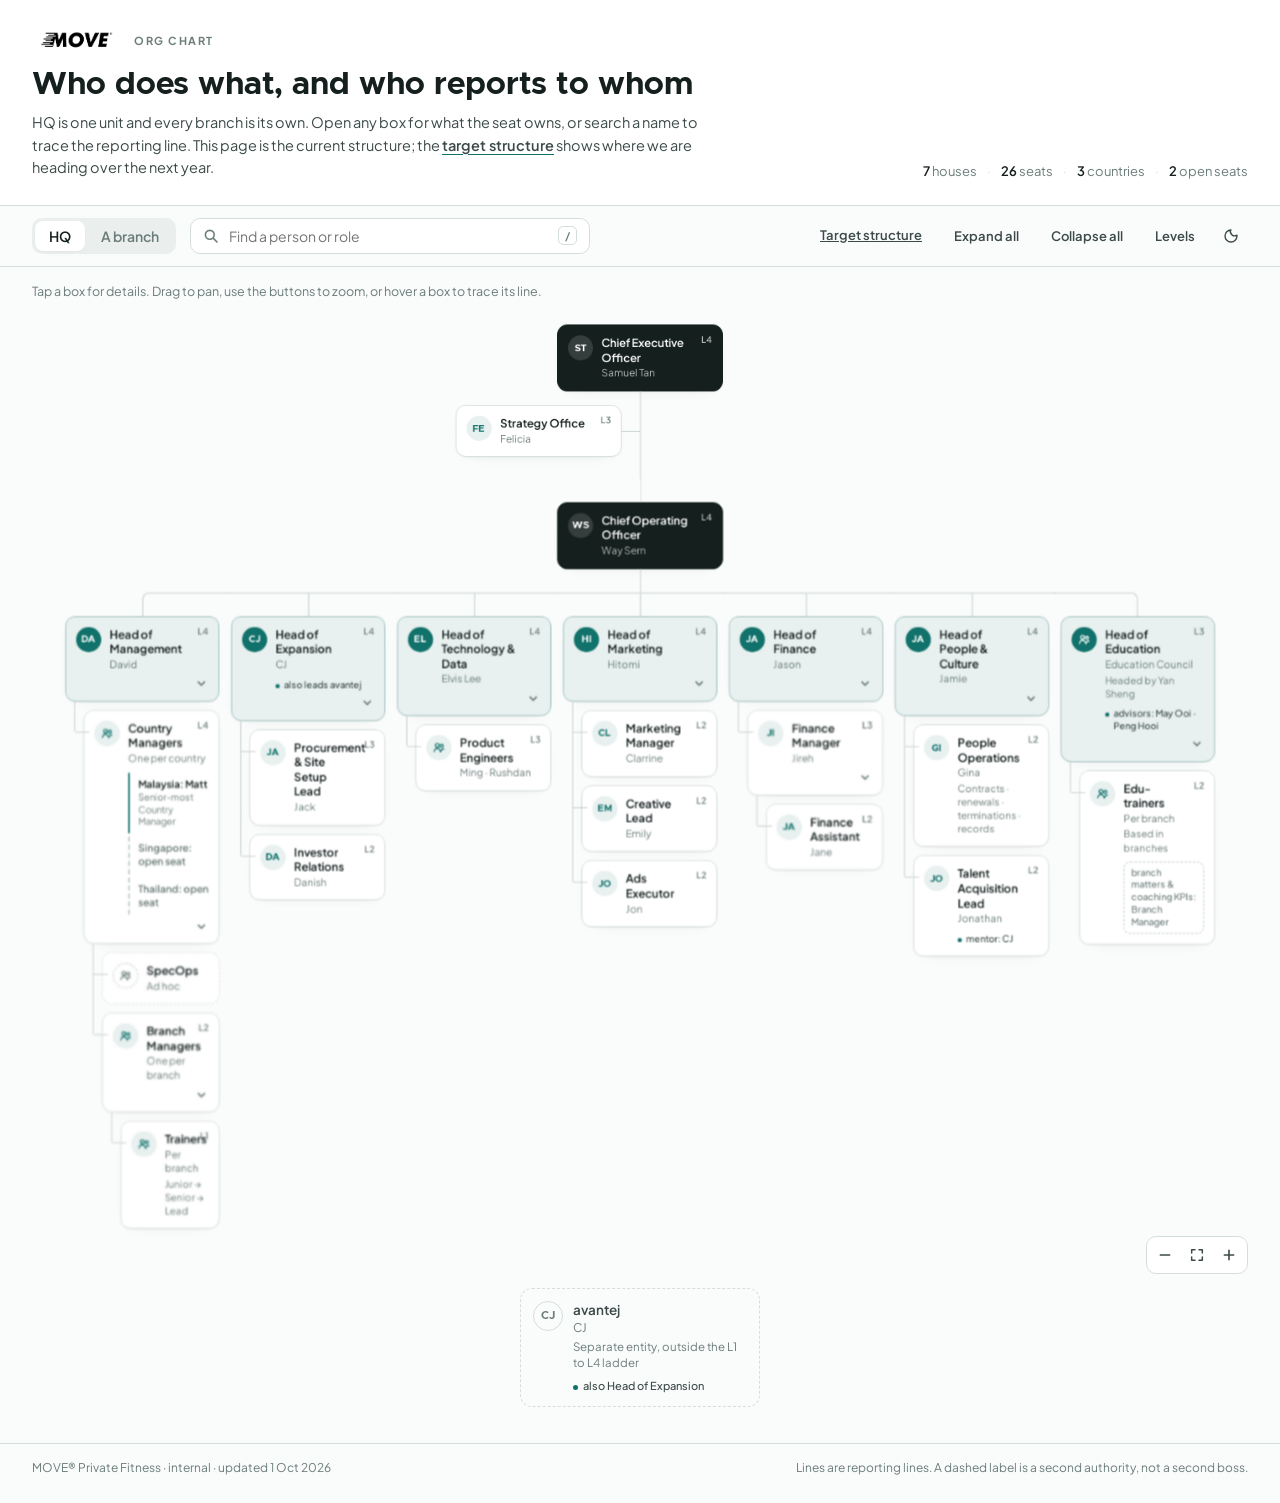
==== commit ec3e0b4b: "Target page: note strip no longer picks up the guide's amber note style; hero link to the target sty" ====
--- a/index.html
+++ b/index.html
@@ -9,7 +9,7 @@
 <link rel="preconnect" href="https://fonts.googleapis.com">
 <link rel="preconnect" href="https://fonts.gstatic.com" crossorigin>
 <link href="https://fonts.googleapis.com/css2?family=Plus+Jakarta+Sans:wght@400;600;700&display=swap" rel="stylesheet">
-<link rel="stylesheet" href="styles.css?v=20261001j">
+<link rel="stylesheet" href="styles.css?v=20261103a">
 <script>
   try { var t = localStorage.getItem('move-theme'); if (t === 'dark' || t === 'light') document.documentElement.setAttribute('data-theme', t); } catch (e) {}
 </script>
--- a/styles.css
+++ b/styles.css
@@ -393,3 +393,6 @@
   .canvas { overflow: visible; height: auto !important; }
   .tree-root { transform: none !important; }
 }
+
+.hero .lede a { color: inherit; font-weight: 600; text-decoration: underline; text-decoration-color: var(--accent); text-underline-offset: 3px; }
+.hero .lede a:hover { color: var(--accent); }
